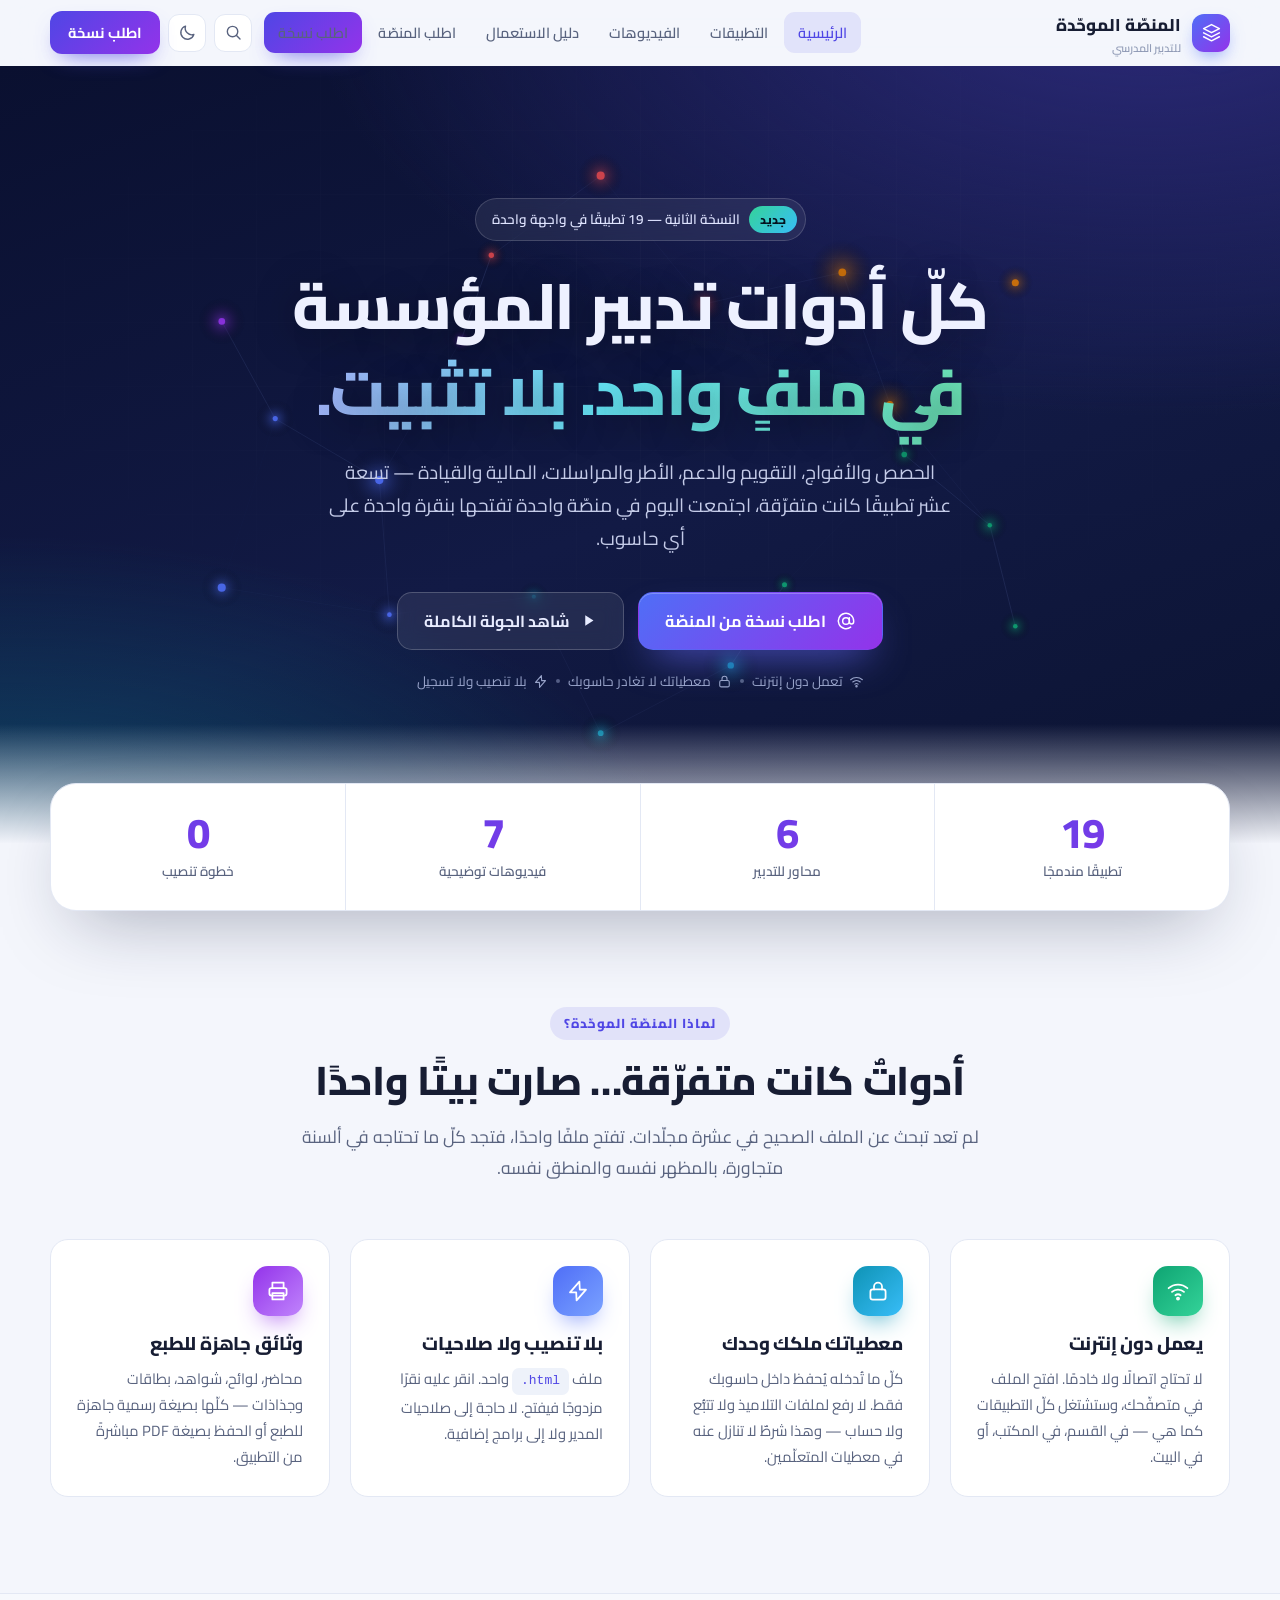
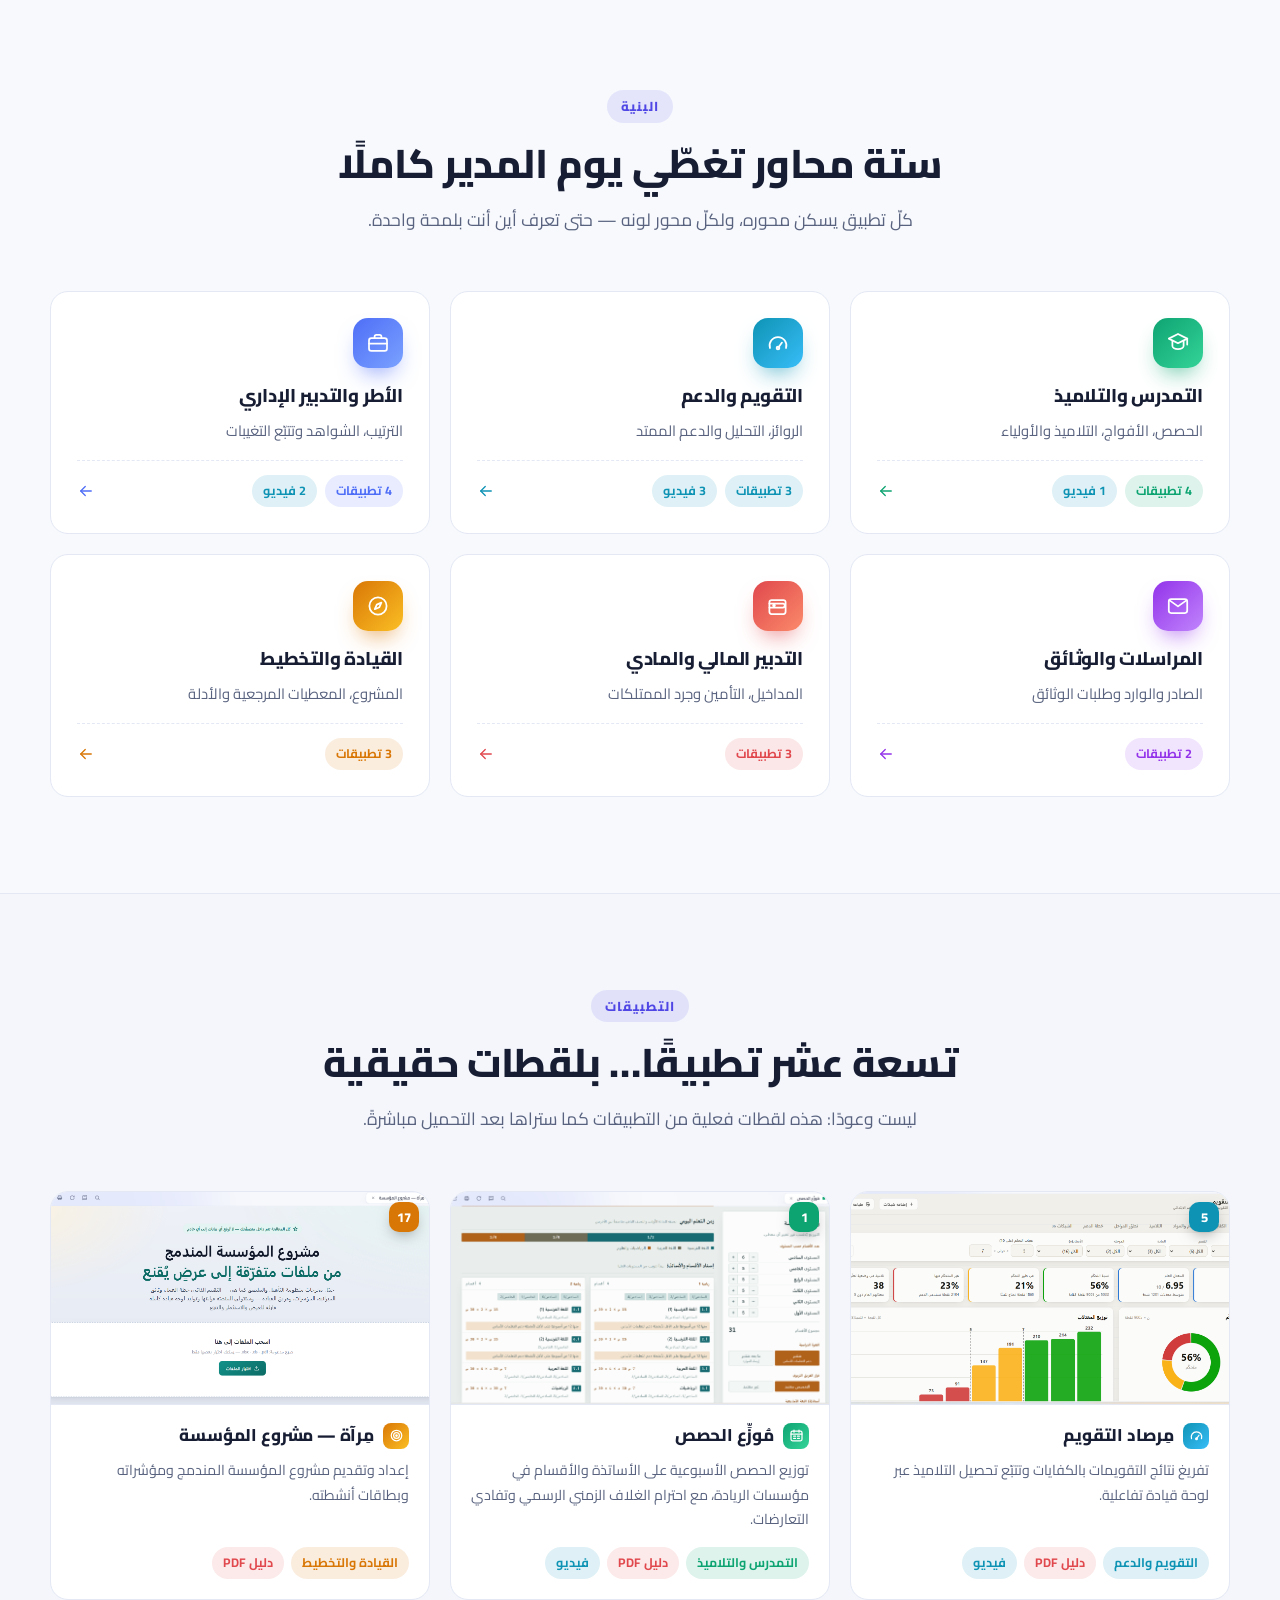
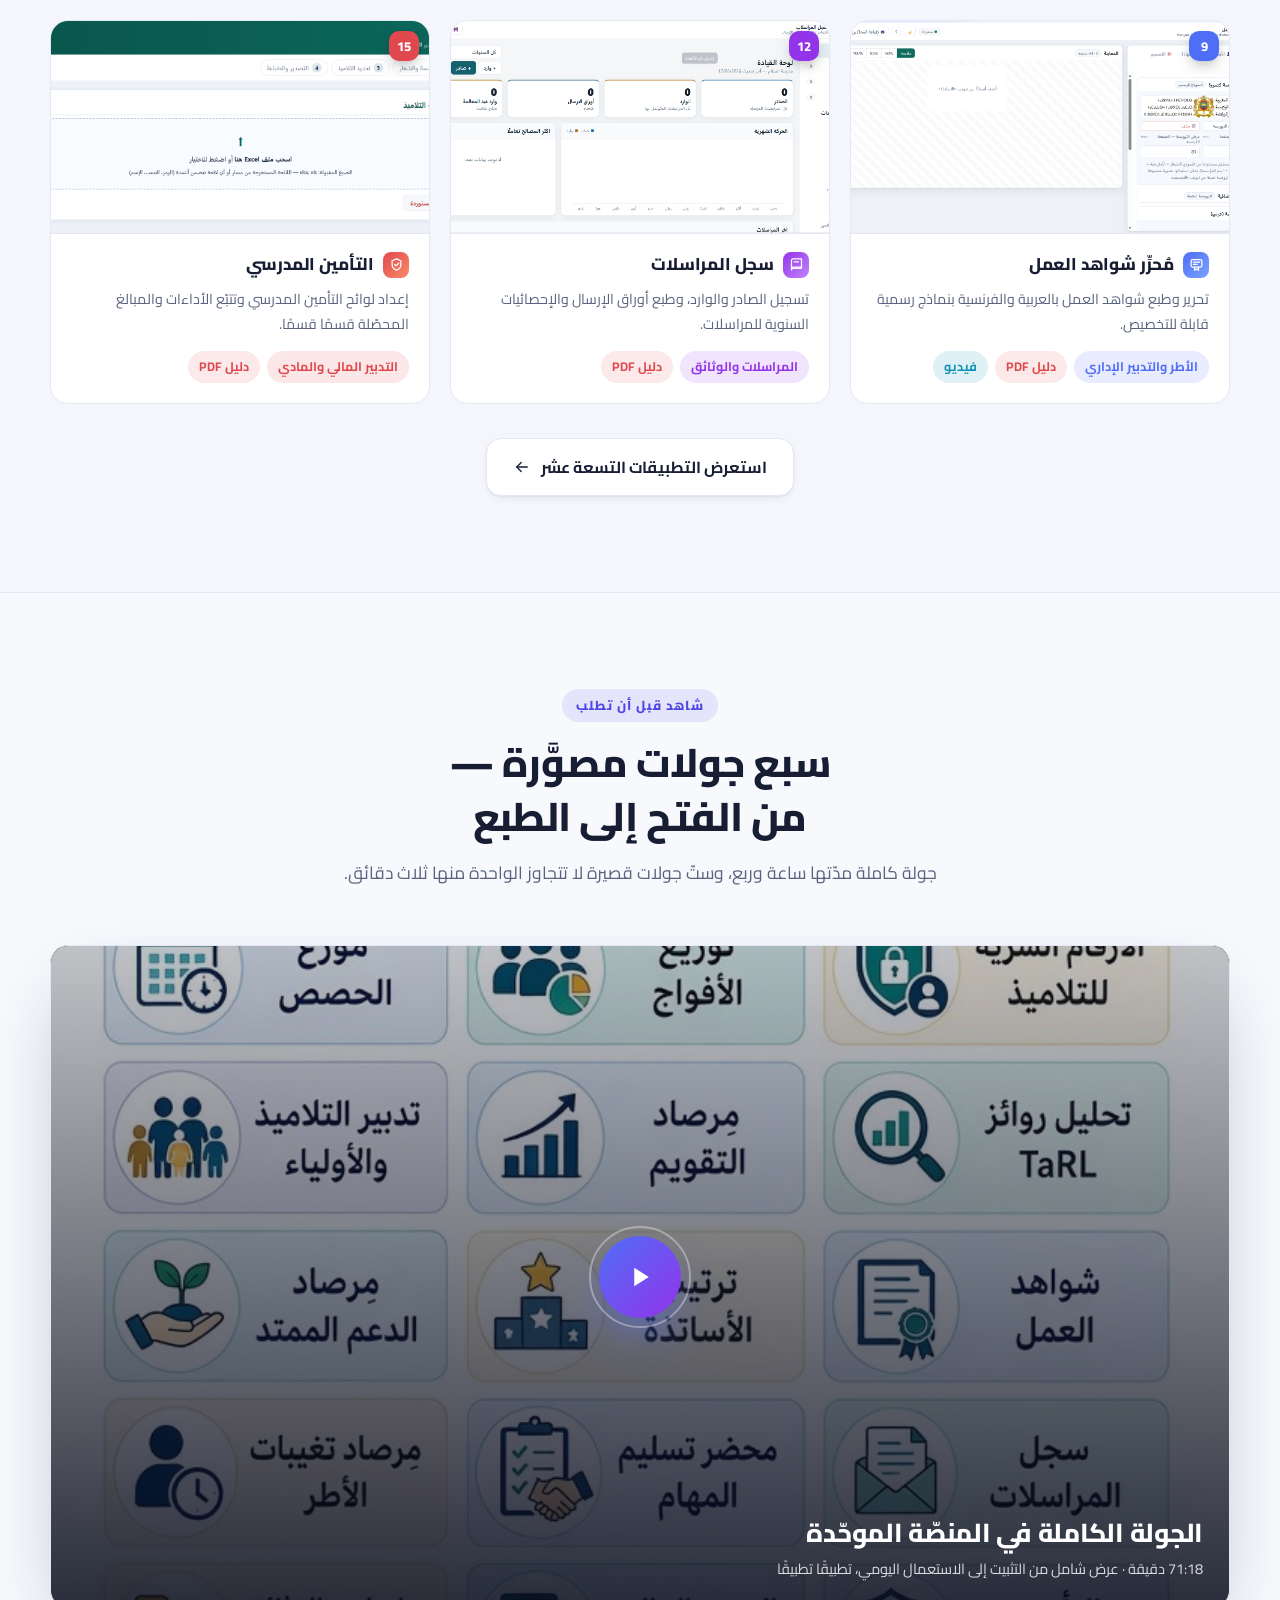
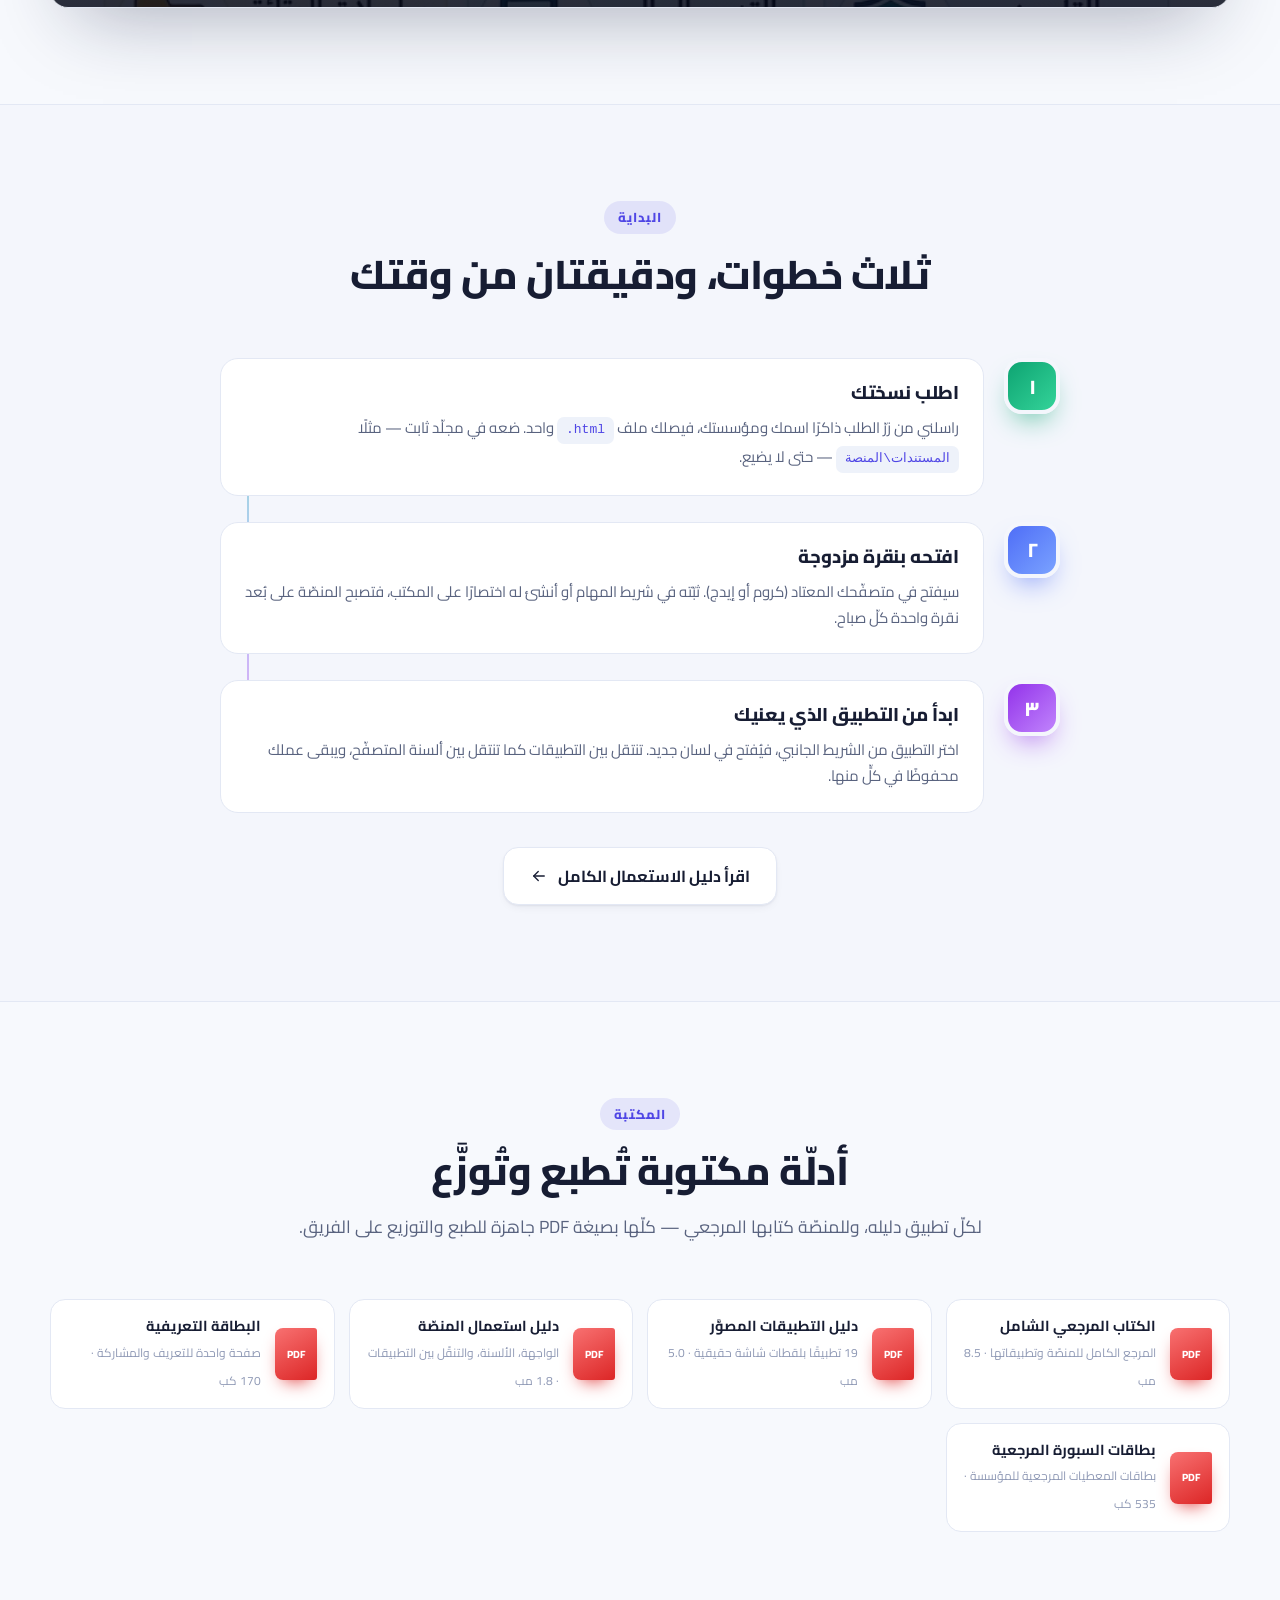
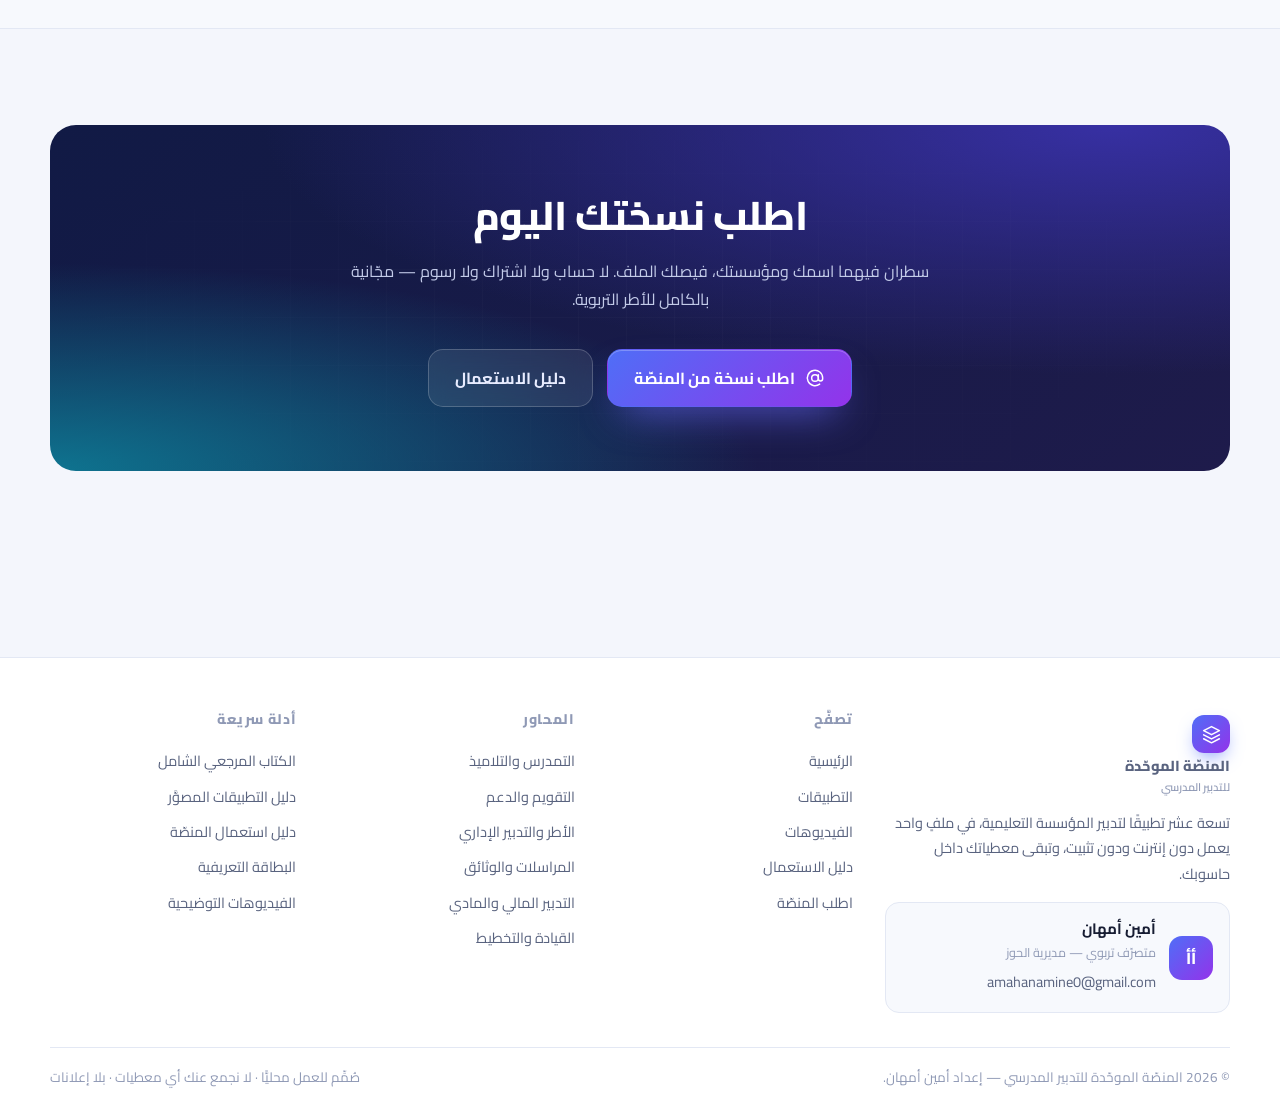
==== index.html @ b79b76fb "الموقع التعريفي للمنصّة الموحّدة للتدبير المدرسي موقع ثابت من خمس صفحات يعرّف بالمنصّة ويشرحها: الرئ" ====
<!DOCTYPE html>
<html lang="ar" dir="rtl" data-theme="light">
<head>
<meta charset="utf-8">
<meta name="viewport" content="width=device-width,initial-scale=1">
<title>المنصّة الموحّدة للتدبير المدرسي — 19 تطبيقًا في ملفٍ واحد</title>
<meta name="description" content="منصّة موحّدة تجمع 19 تطبيقًا لتدبير المؤسسة التعليمية المغربية: الحصص، الأفواج، التقويم، الأطر، المراسلات، المالية والقيادة. ملف واحد يعمل دون إنترنت ودون تثبيت.">
<meta name="author" content="أمين أمهان">
<meta property="og:title" content="المنصّة الموحّدة للتدبير المدرسي">
<meta property="og:description" content="19 تطبيقًا لتدبير المؤسسة التعليمية، في ملفٍ واحد يعمل دون إنترنت.">
<meta property="og:image" content="assets/img/cover.jpeg">
<meta property="og:type" content="website">
<meta name="theme-color" content="#4f46e5">
<link rel="icon" href="data:image/svg+xml,%3Csvg xmlns='http://www.w3.org/2000/svg' viewBox='0 0 24 24'%3E%3Crect width='24' height='24' rx='6' fill='%234f6ef7'/%3E%3Cpath d='m12 5 7 3.6-7 3.6-7-3.6z' fill='%23fff'/%3E%3Cpath d='m5 12.4 7 3.6 7-3.6' stroke='%23fff' stroke-width='1.6' fill='none' stroke-linecap='round' stroke-linejoin='round'/%3E%3C/svg%3E">
<link rel="preconnect" href="https://fonts.googleapis.com">
<link rel="preconnect" href="https://fonts.gstatic.com" crossorigin>
<link href="https://fonts.googleapis.com/css2?family=Cairo:wght@400;500;600;700;800&display=swap" rel="stylesheet">
<link rel="stylesheet" href="assets/css/site.css">
</head>
<body data-page="home">

<main id="main">

  <!-- ══════════ البطل ══════════ -->
  <div class="hero">
    <canvas id="constellation" aria-hidden="true"></canvas>
    <div class="hero-grid" aria-hidden="true"></div>
    <div class="wrap hero-in">
      <span class="eyebrow"><b>جديد</b> النسخة الثانية — 19 تطبيقًا في واجهة واحدة</span>
      <h1 class="hero-title">كلّ أدوات تدبير المؤسسة<br><span class="grad">في ملفٍ واحد. بلا تثبيت.</span></h1>
      <p class="hero-sub">الحصص والأفواج، التقويم والدعم، الأطر والمراسلات، المالية والقيادة —
        تسعة عشر تطبيقًا كانت متفرّقة، اجتمعت اليوم في منصّة واحدة تفتحها بنقرة واحدة على أي حاسوب.</p>
      <div class="hero-cta">
        <a class="btn btn-main" data-request href="mailto:amahanamine0@gmail.com">
          <span data-icon="mailat" data-size="20"></span> اطلب نسخة من المنصّة</a>
        <a class="btn btn-ghost" href="videos.html"><span data-icon="play" data-size="17"></span> شاهد الجولة الكاملة</a>
      </div>
      <p class="hero-note">
        <span><span data-icon="wifi" data-size="15"></span> تعمل دون إنترنت</span><i class="dot-sep"></i>
        <span><span data-icon="lock" data-size="15"></span> معطياتك لا تغادر حاسوبك</span><i class="dot-sep"></i>
        <span><span data-icon="bolt" data-size="15"></span> بلا تنصيب ولا تسجيل</span>
      </p>
    </div>
  </div>

  <!-- ══════════ الأرقام ══════════ -->
  <div class="wrap stats">
    <div class="stats-in rv">
      <div class="stat"><b data-count="19">0</b><span>تطبيقًا مندمجًا</span></div>
      <div class="stat"><b data-count="6">0</b><span>محاور للتدبير</span></div>
      <div class="stat"><b data-count="7">0</b><span>فيديوهات توضيحية</span></div>
      <div class="stat"><b data-count="0" data-suffix="">0</b><span>خطوة تنصيب</span></div>
    </div>
  </div>

  <!-- ══════════ لماذا ══════════ -->
  <section>
    <div class="wrap">
      <div class="sec-head rv">
        <span class="sec-tag">لماذا المنصّة الموحّدة؟</span>
        <h2>أدواتٌ كانت متفرّقة… صارت بيتًا واحدًا</h2>
        <p>لم تعد تبحث عن الملف الصحيح في عشرة مجلّدات. تفتح ملفًا واحدًا، فتجد كلّ ما تحتاجه
          في ألسنة متجاورة، بالمظهر نفسه والمنطق نفسه.</p>
      </div>
      <div class="cards g4">
        <article class="card rv" style="--c:var(--a1);--c2:var(--a1b)" data-delay="0">
          <div class="ic" data-icon="wifi" data-size="24"></div>
          <h3>يعمل دون إنترنت</h3>
          <p>لا تحتاج اتصالًا ولا خادمًا. افتح الملف في متصفّحك، وستشتغل كلّ التطبيقات كما هي —
            في القسم، في المكتب، أو في البيت.</p>
        </article>
        <article class="card rv" style="--c:var(--a2);--c2:var(--a2b)" data-delay="80">
          <div class="ic" data-icon="lock" data-size="24"></div>
          <h3>معطياتك ملكك وحدك</h3>
          <p>كلّ ما تُدخله يُحفظ داخل حاسوبك فقط. لا رفع لملفات التلاميذ ولا تتبُّع ولا حساب —
            وهذا شرطٌ لا تنازل عنه في معطيات المتعلّمين.</p>
        </article>
        <article class="card rv" style="--c:var(--a3);--c2:var(--a3b)" data-delay="160">
          <div class="ic" data-icon="bolt" data-size="24"></div>
          <h3>بلا تنصيب ولا صلاحيات</h3>
          <p>ملف <code class="path">.html</code> واحد. انقر عليه نقرًا مزدوجًا فيفتح.
            لا حاجة إلى صلاحيات المدير ولا إلى برامج إضافية.</p>
        </article>
        <article class="card rv" style="--c:var(--a4);--c2:var(--a4b)" data-delay="240">
          <div class="ic" data-icon="print" data-size="24"></div>
          <h3>وثائق جاهزة للطبع</h3>
          <p>محاضر، لوائح، شواهد، بطاقات وجذاذات — كلّها بصيغة رسمية جاهزة للطبع
            أو الحفظ بصيغة PDF مباشرةً من التطبيق.</p>
        </article>
      </div>
    </div>
  </section>

  <!-- ══════════ المحاور ══════════ -->
  <section style="background:var(--surf2);border-block:1px solid var(--line)">
    <div class="wrap">
      <div class="sec-head rv">
        <span class="sec-tag">البنية</span>
        <h2>ستة محاور تغطّي يوم المدير كاملًا</h2>
        <p>كلّ تطبيق يسكن محوره، ولكلّ محور لونه — حتى تعرف أين أنت بلمحة واحدة.</p>
      </div>
      <div class="cards g3" id="axesGrid"></div>
    </div>
  </section>

  <!-- ══════════ لمحة من التطبيقات ══════════ -->
  <section>
    <div class="wrap">
      <div class="sec-head rv">
        <span class="sec-tag">التطبيقات</span>
        <h2>تسعة عشر تطبيقًا… بلقطات حقيقية</h2>
        <p>ليست وعودًا: هذه لقطات فعلية من التطبيقات كما ستراها بعد التحميل مباشرةً.</p>
      </div>
      <div class="cards g3" id="peekGrid"></div>
      <p style="text-align:center;margin-block-start:34px" class="rv">
        <a class="btn btn-soft" href="apps.html">استعرض التطبيقات التسعة عشر
          <span data-icon="arrow" data-size="18"></span></a>
      </p>
    </div>
  </section>

  <!-- ══════════ الفيديو ══════════ -->
  <section style="background:var(--surf2);border-block:1px solid var(--line)">
    <div class="wrap">
      <div class="sec-head rv">
        <span class="sec-tag">شاهد قبل أن تطلب</span>
        <h2>سبع جولات مصوَّرة — من الفتح إلى الطبع</h2>
        <p>جولة كاملة مدّتها ساعة وربع، وستّ جولات قصيرة لا تتجاوز الواحدة منها ثلاث دقائق.</p>
      </div>
      <a class="rv" href="videos.html" style="display:block">
        <div class="player" style="--c:var(--a3);--c2:var(--a4)">
          <div class="player-poster" style="background-image:url('assets/img/cover.jpeg')" aria-hidden="true"></div>
          <span class="play-btn" data-icon="play" data-size="30"></span>
          <div class="player-cap">
            <h3>الجولة الكاملة في المنصّة الموحّدة</h3>
            <p>71:18 دقيقة · عرض شامل من التثبيت إلى الاستعمال اليومي، تطبيقًا تطبيقًا</p>
          </div>
        </div>
      </a>
    </div>
  </section>

  <!-- ══════════ كيف تبدأ ══════════ -->
  <section>
    <div class="wrap" style="max-width:840px">
      <div class="sec-head rv">
        <span class="sec-tag">البداية</span>
        <h2>ثلاث خطوات، ودقيقتان من وقتك</h2>
      </div>
      <div class="steps">
        <div class="step rv" style="--c:var(--a1);--c2:var(--a1b)">
          <div class="n">١</div>
          <div class="step-body"><h3>اطلب نسختك</h3>
            <p>راسلني من زرّ الطلب ذاكرًا اسمك ومؤسستك، فيصلك ملف <code class="path">.html</code> واحد.
              ضعه في مجلّد ثابت — مثلًا <code class="path">المستندات\المنصة</code> — حتى لا يضيع.</p></div>
        </div>
        <div class="step rv" style="--c:var(--a3);--c2:var(--a3b)" data-delay="90">
          <div class="n">٢</div>
          <div class="step-body"><h3>افتحه بنقرة مزدوجة</h3>
            <p>سيفتح في متصفّحك المعتاد (كروم أو إيدج). ثبّته في شريط المهام أو أنشئ له اختصارًا على المكتب،
              فتصبح المنصّة على بُعد نقرة واحدة كلّ صباح.</p></div>
        </div>
        <div class="step rv" style="--c:var(--a4);--c2:var(--a4b)" data-delay="180">
          <div class="n">٣</div>
          <div class="step-body"><h3>ابدأ من التطبيق الذي يعنيك</h3>
            <p>اختر التطبيق من الشريط الجانبي، فيُفتح في لسان جديد. تنتقل بين التطبيقات كما تنتقل بين
              ألسنة المتصفّح، ويبقى عملك محفوظًا في كلٍّ منها.</p></div>
        </div>
      </div>
      <p style="text-align:center;margin-block-start:34px" class="rv">
        <a class="btn btn-soft" href="guide.html">اقرأ دليل الاستعمال الكامل
          <span data-icon="arrow" data-size="18"></span></a>
      </p>
    </div>
  </section>

  <!-- ══════════ مكتبة الأدلة ══════════ -->
  <section style="background:var(--surf2);border-block:1px solid var(--line)">
    <div class="wrap">
      <div class="sec-head rv">
        <span class="sec-tag">المكتبة</span>
        <h2>أدلّة مكتوبة تُطبع وتُوزَّع</h2>
        <p>لكلّ تطبيق دليله، وللمنصّة كتابها المرجعي — كلّها بصيغة PDF جاهزة للطبع والتوزيع على الفريق.</p>
      </div>
      <div class="lib rv" id="libGrid"></div>
    </div>
  </section>

  <!-- ══════════ النداء الختامي ══════════ -->
  <section>
    <div class="wrap">
      <div class="cta-band rv">
        <h2>اطلب نسختك اليوم</h2>
        <p>سطران فيهما اسمك ومؤسستك، فيصلك الملف. لا حساب ولا اشتراك ولا رسوم —
          مجّانية بالكامل للأطر التربوية.</p>
        <div class="hero-cta">
                    <a class="btn btn-main" data-request href="mailto:amahanamine0@gmail.com">
            <span data-icon="mailat" data-size="20"></span> اطلب نسخة من المنصّة</a>
          <a class="btn btn-ghost" href="guide.html">دليل الاستعمال</a>
        </div>
      </div>
    </div>
  </section>

</main>

<script src="assets/js/data.js"></script>
<script src="assets/js/site.js"></script>
<script>
/* تعبئة المحاور، لمحة التطبيقات، والمكتبة */
document.addEventListener('DOMContentLoaded', () => {
  const ax = document.getElementById('axesGrid');
  AXES.forEach((a, i) => {
    const n = APPS.filter(x => x.ax === a.id).length;
    const c = document.createElement('a');
    c.className = 'card rv'; c.href = 'apps.html#' + a.id;
    c.style.setProperty('--c', a.c); c.style.setProperty('--c2', a.c2);
    c.dataset.delay = String((i % 3) * 80);
    c.innerHTML = `<div class="ic">${icon(a.ic, 24)}</div><h3>${a.n}</h3><p>${a.d}</p>
      <div class="meta"><span class="pill c" style="--c:${a.c}">${n} تطبيقات</span>
      ${APPS.filter(x => x.ax === a.id && x.video).length
        ? `<span class="pill vid">${APPS.filter(x => x.ax === a.id && x.video).length} فيديو</span>` : ''}
      <span style="margin-inline-start:auto;color:${a.c}">${icon('arrow', 18)}</span></div>`;
    ax.appendChild(c);
  });

  const peek = document.getElementById('peekGrid');
  ['taqwim', 'hisas', 'mashrou', 'shawahid', 'sijil', 'tamin'].forEach((id, i) => {
    const a = APP(id), x = AX(a.ax);
    const c = document.createElement('a');
    c.className = 'app-card rv'; c.href = 'apps.html#' + a.id;
    c.style.setProperty('--c', x.c); c.style.setProperty('--c2', x.c2);
    c.dataset.delay = String((i % 3) * 80);
    c.innerHTML = `<span class="app-shot"><span class="app-num">${APPS.indexOf(a) + 1}</span>
        <img src="${imgOf(a.img)}" alt="لقطة من ${a.t}" loading="lazy"></span>
      <span class="app-body"><h3><span class="sq">${icon(a.ic, 15, 2)}</span>${a.t}</h3><p>${a.d}</p>
      <span class="app-tags"><span class="pill c" style="--c:${x.c}">${x.n}</span>
      ${a.guide ? '<span class="pill pdf">دليل PDF</span>' : ''}
      ${a.video ? '<span class="pill vid">فيديو</span>' : ''}</span></span>`;
    peek.appendChild(c);
  });

  const lib = document.getElementById('libGrid');
  LIBRARY.forEach(g => {
    const a = document.createElement('a');
    a.className = 'lib-item'; a.href = P.guide(g.f); a.setAttribute('download', g.name);
    a.innerHTML = `<span class="fic">PDF</span><span><b>${g.t}</b><small>${g.d} · ${g.s}</small></span>`;
    lib.appendChild(a);
  });

  // مراقبة الكشف للعناصر المُضافة بعد بناء الصفحة
  mm.observeReveal([...document.querySelectorAll('.rv:not(.in)')]);
});
</script>
</body>
</html>
---- assets/css/site.css ----
/* ═══════════════════════════════════════════════════════════════
   المنصّة الموحّدة للتدبير المدرسي — موقع التعريف والتحميل
   نظام التصميم المشترك
   ═══════════════════════════════════════════════════════════════ */

:root{
  /* الأسطح والنصوص */
  --bg:#f4f6fc; --bg2:#e9edf9; --surf:#ffffff; --surf2:#f7f9fd; --surf3:#eef2fa;
  --txt:#171d33; --txt2:#59637f; --txt3:#8f99b5; --line:#e3e8f4; --line2:#eef1f8;

  /* العلامة */
  --brand:#4f46e5; --brand2:#6366f1; --brand3:#818cf8;
  --ring:rgba(99,102,241,.30);

  /* ألوان المحاور */
  --a1:#0ea472; --a1b:#34d399;
  --a2:#0e93b5; --a2b:#38bdf8;
  --a3:#4f6ef7; --a3b:#7aa2ff;
  --a4:#9333ea; --a4b:#c084fc;
  --a5:#e0484d; --a5b:#fb8a6a;
  --a6:#d97706; --a6b:#fbbf24;

  --shadow-s:0 1px 2px rgba(20,28,60,.05), 0 4px 12px -6px rgba(20,28,60,.14);
  --shadow-m:0 1px 2px rgba(20,28,60,.06), 0 16px 38px -16px rgba(20,28,60,.24);
  --shadow-l:0 30px 76px -26px rgba(20,28,60,.36);
  --r:18px; --r-s:12px; --r-l:26px;
  --maxw:1180px;
  --nav-h:66px;
}

[data-theme="dark"]{
  --bg:#080d1c; --bg2:#0d1428; --surf:#111a30; --surf2:#16203a; --surf3:#1d2947;
  --txt:#e9edfa; --txt2:#a3aecd; --txt3:#6d789a; --line:#233052; --line2:#1a2440;
  --brand:#818cf8; --brand2:#a5b4fc; --brand3:#c7d2fe;
  --ring:rgba(129,140,248,.36);
  --shadow-s:0 1px 2px rgba(0,0,0,.5), 0 4px 14px -6px rgba(0,0,0,.6);
  --shadow-m:0 1px 2px rgba(0,0,0,.5), 0 18px 44px -18px rgba(0,0,0,.8);
  --shadow-l:0 30px 80px -24px rgba(0,0,0,.9);
}

*,*::before,*::after{box-sizing:border-box}
/* أثناء تبديل السمة تُعطَّل كل الانتقالات: تحريك لون مشتقّ من متغيّر CSS
   قد يعلق على قيمته القديمة، فيبقى نصّ فاتح على خلفية فاتحة. */
html.theme-switch,html.theme-switch *,html.theme-switch *::before,html.theme-switch *::after{
  transition:none!important;animation-duration:0s!important}
html{scroll-behavior:smooth;scroll-padding-block-start:calc(var(--nav-h) + 18px)}
@media (prefers-reduced-motion:reduce){html{scroll-behavior:auto}}
body{
  margin:0; background:var(--bg); color:var(--txt);
  font-family:"Cairo","Segoe UI",Tahoma,system-ui,sans-serif;
  font-size:16px; line-height:1.75; -webkit-font-smoothing:antialiased;
  overflow-x:hidden;   /* تبديل السمة فوري: تحريك الألوان المشتقّة من متغيّرات
                          CSS يعلق أحيانًا في الألسنة الخلفية فيبقى اللون القديم */
}
img,svg,video{display:block;max-width:100%}
a{color:inherit;text-decoration:none}
button{font:inherit;color:inherit;background:none;border:0;cursor:pointer}
input,select{font:inherit;color:inherit}
h1,h2,h3,h4{line-height:1.35;margin:0;font-weight:800;letter-spacing:-.01em}
p{margin:0}
::selection{background:var(--ring)}
::-webkit-scrollbar{width:10px;height:10px}
::-webkit-scrollbar-thumb{background:var(--line);border-radius:10px;border:2px solid var(--bg)}
::-webkit-scrollbar-thumb:hover{background:var(--txt3)}
::-webkit-scrollbar-track{background:transparent}

.wrap{width:min(100% - 40px, var(--maxw));margin-inline:auto}
@media (max-width:640px){.wrap{width:calc(100% - 28px)}}

/* ── تخطي إلى المحتوى ── */
.skip{position:fixed;inset-block-start:-100px;inset-inline-start:16px;z-index:200;background:var(--brand);
  color:#fff;padding:10px 18px;border-radius:0 0 12px 12px;transition:.2s}
.skip:focus{inset-block-start:0}

/* ═══════════ الشريط العلوي ═══════════ */
.nav{position:sticky;inset-block-start:0;z-index:80;height:var(--nav-h);
  background:color-mix(in srgb,var(--bg) 78%,transparent);backdrop-filter:blur(20px) saturate(1.4);
  border-block-end:1px solid transparent;transition:border-color .3s}
.nav.scrolled{border-block-end-color:var(--line);background:color-mix(in srgb,var(--bg) 92%,transparent)}
.nav-in{height:100%;display:flex;align-items:center;gap:12px}
.brand{display:flex;align-items:center;gap:11px;font-weight:800;font-size:17px;white-space:nowrap}
.brand .mark{width:38px;height:38px;border-radius:12px;display:grid;place-items:center;color:#fff;flex:none;
  background:linear-gradient(135deg,var(--a3),var(--a4));box-shadow:0 8px 20px -8px var(--a3)}
.brand small{display:block;font-size:11px;font-weight:600;color:var(--txt3);line-height:1;margin-block-start:3px}
.nav-links{display:flex;align-items:center;gap:2px;margin-inline-start:auto}
.nav-links a{padding:8px 14px;border-radius:11px;font-size:14.5px;font-weight:600;color:var(--txt2);transition:.18s}
.nav-links a:hover{background:var(--surf3);color:var(--txt)}
.nav-links a.on{color:var(--brand);background:color-mix(in srgb,var(--brand) 11%,transparent)}
.nav-tools{display:flex;align-items:center;gap:8px}
.icon-btn{width:38px;height:38px;border-radius:11px;display:grid;place-items:center;color:var(--txt2);
  border:1px solid var(--line);background:var(--surf);transition:.18s;flex:none}
.icon-btn:hover{color:var(--txt);border-color:var(--txt3);transform:translateY(-1px)}
.nav-cta{padding:9px 18px;border-radius:12px;font-weight:700;font-size:14.5px;color:#fff;white-space:nowrap;
  background:linear-gradient(135deg,var(--brand),var(--a4));box-shadow:0 10px 24px -12px var(--brand);transition:.2s}
.nav-cta:hover{transform:translateY(-2px);box-shadow:0 16px 30px -12px var(--brand)}
.burger{display:none}
@media (max-width:980px){
  .nav-links{position:fixed;inset-block-start:var(--nav-h);inset-inline:0;flex-direction:column;align-items:stretch;
    gap:4px;padding:14px 20px 22px;background:var(--surf);border-block-end:1px solid var(--line);
    box-shadow:var(--shadow-m);transform:translateY(-130%);transition:transform .35s cubic-bezier(.4,0,.2,1);margin:0}
  .nav-links.open{transform:none}
  .nav-links a{padding:12px 14px;font-size:16px}
  .burger{display:grid}
  .nav-cta{display:none}
  .nav-links .nav-cta{display:block;text-align:center;margin-block-start:8px}
}

/* ═══════════ البطل ═══════════ */
.hero{position:relative;isolation:isolate;overflow:hidden;color:#eef1ff;
  background:radial-gradient(120% 100% at 90% -10%,#2c2a7a,transparent 55%),
             radial-gradient(100% 90% at 0% 110%,#0d4f6b,transparent 55%),
             linear-gradient(160deg,#0a1030,#121a45 55%,#0b1330)}
.hero::after{content:"";position:absolute;inset-block-end:-1px;inset-inline:0;height:120px;z-index:3;pointer-events:none;
  background:linear-gradient(transparent,var(--bg))}
#constellation{position:absolute;inset:0;z-index:0;width:100%;height:100%;opacity:.9}
.hero-grid{position:absolute;inset:0;z-index:1;pointer-events:none;opacity:.5;
  background-image:linear-gradient(rgba(255,255,255,.045) 1px,transparent 1px),
                   linear-gradient(90deg,rgba(255,255,255,.045) 1px,transparent 1px);
  background-size:64px 64px;
  mask-image:radial-gradient(80% 70% at 50% 35%,#000,transparent 75%)}
.hero-in{position:relative;z-index:2;padding-block:clamp(72px,11vw,132px) clamp(96px,13vw,150px);text-align:center}
.eyebrow{display:inline-flex;align-items:center;gap:9px;padding:7px 8px 7px 16px;border-radius:999px;
  background:rgba(255,255,255,.07);border:1px solid rgba(255,255,255,.16);backdrop-filter:blur(10px);
  font-size:13.5px;font-weight:600;color:#dfe4ff}
.eyebrow b{background:linear-gradient(135deg,#34d399,#38bdf8);color:#04121f;padding:3px 11px;border-radius:999px;
  font-size:12px;font-weight:800}
h1.hero-title{font-size:clamp(34px,6.2vw,64px);font-weight:800;margin-block:22px 0;letter-spacing:-.02em;
  text-wrap:balance;text-shadow:0 6px 40px rgba(0,0,0,.4)}
.hero-title .grad{background:linear-gradient(100deg,#a5b4fc,#67e8f9 45%,#6ee7b7);
  -webkit-background-clip:text;background-clip:text;color:transparent}
.hero-sub{max-width:660px;margin:20px auto 0;font-size:clamp(15.5px,2.1vw,19px);color:#c4cbe8;text-wrap:pretty}
.hero-cta{display:flex;flex-wrap:wrap;gap:14px;justify-content:center;margin-block-start:36px}
.btn{display:inline-flex;align-items:center;gap:10px;padding:14px 26px;border-radius:15px;font-weight:700;
  font-size:16px;transition:.22s cubic-bezier(.4,0,.2,1);border:1px solid transparent;white-space:nowrap}
.btn-main{color:#fff;background:linear-gradient(135deg,var(--a3),var(--a4));
  box-shadow:0 18px 40px -16px rgba(99,102,241,.9), inset 0 1px 0 rgba(255,255,255,.25)}
.btn-main:hover{transform:translateY(-3px);box-shadow:0 26px 52px -18px rgba(99,102,241,1)}
.btn-ghost{color:#e8ecff;background:rgba(255,255,255,.08);border-color:rgba(255,255,255,.2);backdrop-filter:blur(10px)}
.btn-ghost:hover{background:rgba(255,255,255,.15);transform:translateY(-3px)}
.btn-soft{color:var(--txt);background:var(--surf);border-color:var(--line);box-shadow:var(--shadow-s)}
.btn-soft:hover{transform:translateY(-2px);box-shadow:var(--shadow-m);border-color:var(--txt3)}
.btn-sm{padding:10px 18px;font-size:14.5px;border-radius:12px}
.hero-note{margin-block-start:20px;font-size:13.5px;color:#98a3c9;display:flex;gap:8px;justify-content:center;
  align-items:center;flex-wrap:wrap}
.hero-note span{display:inline-flex;align-items:center;gap:6px}
.dot-sep{width:4px;height:4px;border-radius:50%;background:currentColor;opacity:.5}

/* شريط الأرقام */
.stats{position:relative;z-index:4;margin-block-start:-60px}
.stats-in{display:grid;grid-template-columns:repeat(4,1fr);gap:1px;background:var(--line);
  border:1px solid var(--line);border-radius:var(--r-l);overflow:hidden;box-shadow:var(--shadow-l)}
.stat{background:var(--surf);padding:26px 18px;text-align:center;transition:.25s}
.stat:hover{background:var(--surf2)}
.stat b{display:block;font-size:clamp(28px,4.4vw,42px);font-weight:800;line-height:1.1;letter-spacing:-.02em;
  background:linear-gradient(135deg,var(--brand),var(--a4));-webkit-background-clip:text;background-clip:text;color:transparent}
.stat span{font-size:13.5px;color:var(--txt2);font-weight:600}
@media (max-width:720px){.stats-in{grid-template-columns:repeat(2,1fr)}.stats{margin-block-start:-40px}}

/* ═══════════ الأقسام ═══════════ */
section{padding-block:clamp(56px,8vw,96px)}
.sec-head{text-align:center;max-width:720px;margin:0 auto clamp(36px,5vw,56px)}
.sec-tag{display:inline-block;font-size:13px;font-weight:800;letter-spacing:.08em;color:var(--brand);
  background:color-mix(in srgb,var(--brand) 11%,transparent);padding:5px 14px;border-radius:999px;margin-block-end:14px}
.sec-head h1,.sec-head h2{font-size:clamp(26px,4.2vw,40px);text-wrap:balance}
.sec-head p{margin-block-start:14px;color:var(--txt2);font-size:clamp(15px,2vw,17.5px);text-wrap:pretty}

/* ═══════════ البطاقات ═══════════ */
.cards{display:grid;gap:20px}
.g2{grid-template-columns:repeat(2,1fr)}
.g3{grid-template-columns:repeat(3,1fr)}
.g4{grid-template-columns:repeat(4,1fr)}
@media (max-width:960px){.g3,.g4{grid-template-columns:repeat(2,1fr)}}
@media (max-width:620px){.g2,.g3,.g4{grid-template-columns:1fr}}

.card{position:relative;background:var(--surf);border:1px solid var(--line);border-radius:var(--r);
  padding:26px;transition:.28s cubic-bezier(.4,0,.2,1);overflow:hidden}
.card::before{content:"";position:absolute;inset-block-start:0;inset-inline:0;height:3px;
  background:linear-gradient(90deg,var(--c,var(--brand)),var(--c2,var(--a4)));transform:scaleX(0);
  transform-origin:inline-end;transition:transform .35s cubic-bezier(.4,0,.2,1)}
.card:hover{transform:translateY(-5px);box-shadow:var(--shadow-m);border-color:color-mix(in srgb,var(--c,var(--brand)) 40%,var(--line))}
.card:hover::before{transform:scaleX(1)}
.card .ic{width:50px;height:50px;border-radius:15px;display:grid;place-items:center;color:#fff;margin-block-end:16px;
  background:linear-gradient(135deg,var(--c,var(--brand)),var(--c2,var(--a4)));
  box-shadow:0 12px 26px -12px var(--c,var(--brand))}
.card h3{font-size:18.5px;margin-block-end:9px}
.card p{color:var(--txt2);font-size:14.8px}
.card .meta{margin-block-start:16px;padding-block-start:14px;border-block-start:1px dashed var(--line);
  display:flex;gap:8px;flex-wrap:wrap;align-items:center}

.pill{display:inline-flex;align-items:center;gap:6px;font-size:12.5px;font-weight:700;padding:5px 11px;
  border-radius:999px;background:var(--surf3);color:var(--txt2)}
.pill.c{background:color-mix(in srgb,var(--c,var(--brand)) 13%,transparent);color:var(--c,var(--brand))}
.pill.pdf{background:color-mix(in srgb,var(--a5) 12%,transparent);color:var(--a5)}
.pill.vid{background:color-mix(in srgb,var(--a2) 13%,transparent);color:var(--a2)}

/* ═══════════ مستكشف التطبيقات ═══════════ */
.explorer-bar{display:flex;flex-wrap:wrap;gap:10px;align-items:center;justify-content:center;
  margin-block-end:30px;position:sticky;inset-block-start:calc(var(--nav-h) + 8px);z-index:40;
  background:color-mix(in srgb,var(--bg) 86%,transparent);backdrop-filter:blur(14px);
  padding:12px;border-radius:var(--r);border:1px solid var(--line)}
.chip{padding:8px 16px;border-radius:999px;font-size:14px;font-weight:700;color:var(--txt2);
  border:1px solid var(--line);background:var(--surf);transition:.2s;white-space:nowrap}
.chip:hover{transform:translateY(-2px);color:var(--txt);border-color:var(--txt3)}
.chip.on{color:#fff;border-color:transparent;background:linear-gradient(135deg,var(--c,var(--brand)),var(--c2,var(--a4)));
  box-shadow:0 10px 22px -12px var(--c,var(--brand))}
.chip i{display:inline-block;width:8px;height:8px;border-radius:50%;background:var(--c,var(--brand));
  margin-inline-end:7px;vertical-align:middle}
.chip.on i{background:#fff}
.search{position:relative;flex:1;min-width:210px;max-width:320px}
.search input{width:100%;padding:10px 40px 10px 14px;border-radius:999px;border:1px solid var(--line);
  background:var(--surf);color:var(--txt);outline:none;transition:.2s;font-size:14.5px}
.search input:focus{border-color:var(--brand);box-shadow:0 0 0 4px var(--ring)}
.search svg{position:absolute;inset-inline-end:14px;inset-block-start:50%;transform:translateY(-50%);color:var(--txt3)}

.app-card{position:relative;background:var(--surf);border:1px solid var(--line);border-radius:var(--r);
  overflow:hidden;transition:.3s cubic-bezier(.4,0,.2,1);text-align:start;display:flex;flex-direction:column;width:100%}
.app-card:hover{transform:translateY(-6px);box-shadow:var(--shadow-m);
  border-color:color-mix(in srgb,var(--c) 45%,var(--line))}
.app-shot{position:relative;aspect-ratio:16/9;overflow:hidden;background:var(--surf3);border-block-end:1px solid var(--line)}
.app-shot img{width:100%;height:100%;object-fit:cover;object-position:top center;
  transition:transform .55s cubic-bezier(.4,0,.2,1)}
.app-card:hover .app-shot img{transform:scale(1.06)}
.app-shot::after{content:"";position:absolute;inset:0;
  background:linear-gradient(to top,color-mix(in srgb,var(--c) 26%,transparent),transparent 55%);
  opacity:0;transition:opacity .3s}
.app-card:hover .app-shot::after{opacity:1}
.app-num{position:absolute;inset-block-start:10px;inset-inline-start:10px;z-index:2;width:30px;height:30px;border-radius:10px;
  display:grid;place-items:center;font-size:13px;font-weight:800;color:#fff;background:var(--c);
  box-shadow:0 6px 16px -6px rgba(0,0,0,.5)}
.app-body{padding:18px 20px 20px;flex:1;display:flex;flex-direction:column}
.app-body h3{font-size:17px;display:flex;align-items:center;gap:9px}
.app-body h3 .sq{width:26px;height:26px;border-radius:8px;flex:none;display:grid;place-items:center;color:#fff;
  background:linear-gradient(135deg,var(--c),var(--c2))}
.app-body p{margin-block-start:9px;color:var(--txt2);font-size:14.2px;flex:1}
.app-tags{display:flex;gap:7px;flex-wrap:wrap;margin-block-start:15px}
.empty{text-align:center;padding:60px 20px;color:var(--txt3);grid-column:1/-1}

/* ═══════════ الدُرج (تفاصيل التطبيق) ═══════════ */
.drawer-bg{position:fixed;inset:0;z-index:110;background:rgba(8,12,28,.62);backdrop-filter:blur(6px);
  opacity:0;pointer-events:none;transition:opacity .3s}
.drawer-bg.on{opacity:1;pointer-events:auto}
.drawer{position:fixed;inset-block:0;inset-inline-start:0;z-index:111;width:min(560px,100%);background:var(--bg);
  border-inline-end:1px solid var(--line);box-shadow:var(--shadow-l);overflow-y:auto;
  transform:translateX(-102%);transition:transform .4s cubic-bezier(.4,0,.2,1)}
[dir="rtl"] .drawer{transform:translateX(102%)}
.drawer.on{transform:none!important}
.drawer-head{position:relative;padding:26px 26px 22px;color:#fff;
  background:linear-gradient(135deg,var(--c,var(--brand)),var(--c2,var(--a4)))}
.drawer-head h2{font-size:23px;margin-block-start:12px}
.drawer-head p{opacity:.9;margin-block-start:8px;font-size:15px}
.drawer-close{position:absolute;inset-block-start:18px;inset-inline-start:18px;width:36px;height:36px;border-radius:11px;
  display:grid;place-items:center;background:rgba(255,255,255,.18);color:#fff;transition:.2s}
.drawer-close:hover{background:rgba(255,255,255,.32);transform:rotate(90deg)}
.drawer-body{padding:24px 26px 40px}
.drawer-body img.shot{width:100%;border-radius:var(--r-s);border:1px solid var(--line);box-shadow:var(--shadow-s)}
.drawer-body h4{font-size:15px;color:var(--txt3);letter-spacing:.04em;margin-block:24px 12px;font-weight:800}
.d-actions{display:grid;gap:10px}
.d-act{display:flex;align-items:center;gap:13px;padding:14px 16px;border-radius:14px;border:1px solid var(--line);
  background:var(--surf);transition:.22s}
.d-act:hover{transform:translateX(-4px);border-color:var(--c,var(--brand));box-shadow:var(--shadow-s)}
.d-act .ic{width:40px;height:40px;border-radius:12px;display:grid;place-items:center;color:#fff;flex:none}
.d-act b{display:block;font-size:15px}
.d-act small{color:var(--txt3);font-size:12.5px}
.d-act .arw{margin-inline-start:auto;color:var(--txt3)}

/* ═══════════ الفيديوهات ═══════════ */
.feature-video{display:grid;grid-template-columns:1.35fr .65fr;gap:28px;align-items:start}
@media (max-width:900px){.feature-video{grid-template-columns:1fr}}
.player{position:relative;border-radius:var(--r);overflow:hidden;background:#000;border:1px solid var(--line);
  box-shadow:var(--shadow-l);aspect-ratio:16/9}
.player video{width:100%;height:100%;object-fit:contain;background:#000}
.embed-slot{position:absolute;inset:0;z-index:1;display:none;background:#000}
.embed-slot.on{display:block}
.embed-slot iframe{width:100%;height:100%;border:0;display:block}
.player.err .player-poster::after{background:linear-gradient(0deg,rgba(90,12,20,.9),rgba(6,10,26,.5))}
.player-poster{position:absolute;inset:0;z-index:2;cursor:pointer;border:0;padding:0;width:100%;
  background-size:cover;background-position:center;transition:opacity .4s}
.player-poster::after{content:"";position:absolute;inset:0;background:linear-gradient(0deg,rgba(6,10,26,.86),rgba(6,10,26,.25))}
.player-poster.hide{opacity:0;pointer-events:none}
.play-btn{position:absolute;inset-block-start:50%;inset-inline-start:50%;transform:translate(50%,-50%);z-index:3;
  width:82px;height:82px;border-radius:50%;display:grid;place-items:center;color:#fff;
  background:linear-gradient(135deg,var(--a3),var(--a4));box-shadow:0 20px 46px -14px rgba(79,110,247,.9);transition:.28s}
[dir="rtl"] .play-btn{transform:translate(50%,-50%)}
.play-btn{pointer-events:none}
.player:hover .player-poster:not(.hide)~.play-btn{transform:translate(50%,-50%) scale(1.1)}
.player-poster.hide~.play-btn,.player-poster.hide~.player-cap{opacity:0;pointer-events:none;transition:opacity .35s}
.play-btn::before{content:"";position:absolute;inset:-10px;border-radius:50%;border:2px solid rgba(255,255,255,.35);
  animation:ping 2.4s cubic-bezier(0,0,.2,1) infinite}
@keyframes ping{0%{transform:scale(.9);opacity:.9}70%,100%{transform:scale(1.35);opacity:0}}
@media (prefers-reduced-motion:reduce){.play-btn::before{animation:none}}
.player-cap{position:absolute;inset-block-end:0;inset-inline:0;z-index:3;padding:26px;color:#fff;pointer-events:none}
.player-cap h3{font-size:clamp(19px,2.6vw,26px)}
.player-cap p{opacity:.82;font-size:14.5px;margin-block-start:6px}
.resume-tip{position:absolute;inset-block-end:16px;inset-inline-end:16px;z-index:4;display:none;align-items:center;gap:10px;
  padding:9px 14px;border-radius:12px;background:rgba(10,14,32,.86);backdrop-filter:blur(10px);
  color:#fff;font-size:13.5px;border:1px solid rgba(255,255,255,.16)}
.resume-tip.on{display:flex}
.resume-tip button{color:#8ee7ff;font-weight:800}

.vlist{display:grid;gap:12px;max-height:min(70vh,620px);overflow-y:auto;padding-inline-end:6px}
.vitem{display:flex;gap:13px;padding:11px;border-radius:15px;border:1px solid var(--line);background:var(--surf);
  transition:.22s;text-align:start;width:100%;align-items:center}
.vitem:hover{transform:translateX(-4px);box-shadow:var(--shadow-s);border-color:var(--c,var(--brand))}
.vitem.on{border-color:var(--c,var(--brand));background:color-mix(in srgb,var(--c,var(--brand)) 8%,var(--surf))}
.vitem .thumb{width:104px;aspect-ratio:16/9;border-radius:10px;overflow:hidden;flex:none;background:var(--surf3);position:relative}
.vitem .thumb img{width:100%;height:100%;object-fit:cover;object-position:top center}
.vitem .thumb span{position:absolute;inset-block-end:4px;inset-inline-end:4px;background:rgba(0,0,0,.78);color:#fff;
  font-size:10.5px;font-weight:700;padding:1px 6px;border-radius:5px}
.vitem b{font-size:14.5px;display:block;line-height:1.45}
.vitem small{color:var(--txt3);font-size:12.5px}

.vgrid-card{background:var(--surf);border:1px solid var(--line);border-radius:var(--r);overflow:hidden;
  transition:.3s cubic-bezier(.4,0,.2,1);text-align:start;width:100%}
.vgrid-card:hover{transform:translateY(-6px);box-shadow:var(--shadow-m);border-color:var(--c)}
.vgrid-card .thumb{position:relative;aspect-ratio:16/9;overflow:hidden;background:#0b1020}
.vgrid-card .thumb img{width:100%;height:100%;object-fit:cover;object-position:top center;transition:transform .5s}
.vgrid-card:hover .thumb img{transform:scale(1.07)}
.vgrid-card .thumb::after{content:"";position:absolute;inset:0;background:linear-gradient(0deg,rgba(6,10,26,.72),transparent 60%)}
.vgrid-card .pl{position:absolute;z-index:2;inset-block-end:12px;inset-inline-start:12px;width:44px;height:44px;border-radius:50%;
  display:grid;place-items:center;color:#fff;background:linear-gradient(135deg,var(--c),var(--c2));
  box-shadow:0 10px 24px -10px rgba(0,0,0,.8);transition:.25s}
.vgrid-card:hover .pl{transform:scale(1.12)}
.vgrid-card .dur{position:absolute;z-index:2;inset-block-end:16px;inset-inline-end:12px;color:#fff;font-size:12.5px;
  font-weight:700;background:rgba(0,0,0,.6);padding:2px 8px;border-radius:6px}
.vgrid-card .b{padding:16px 18px 18px}
.vgrid-card h3{font-size:16.5px}
.vgrid-card p{color:var(--txt2);font-size:14px;margin-block-start:7px}

/* ═══════════ الخطوات ═══════════ */
.steps{position:relative;display:grid;gap:26px}
.steps::before{content:"";position:absolute;inset-block:22px 22px;inset-inline-start:27px;width:2px;
  background:linear-gradient(var(--a1),var(--a2),var(--a3),var(--a4),var(--a5));opacity:.35}
[dir="rtl"] .steps::before{inset-inline-start:auto;inset-inline-end:27px}
.step{position:relative;display:grid;grid-template-columns:56px 1fr;gap:20px;align-items:start}
.step .n{width:56px;height:56px;border-radius:18px;display:grid;place-items:center;color:#fff;font-weight:800;
  font-size:20px;background:linear-gradient(135deg,var(--c),var(--c2));box-shadow:0 14px 30px -14px var(--c);
  position:relative;z-index:1;border:4px solid var(--bg)}
.step-body{background:var(--surf);border:1px solid var(--line);border-radius:var(--r);padding:22px 24px;
  transition:.25s}
.step-body:hover{box-shadow:var(--shadow-m);transform:translateY(-3px)}
.step-body h3{font-size:18.5px}
.step-body p{color:var(--txt2);margin-block-start:9px;font-size:15px}
@media (max-width:560px){.step{grid-template-columns:44px 1fr;gap:14px}.step .n{width:44px;height:44px;font-size:17px;border-radius:14px}
  .steps::before{inset-inline-end:21px}}

kbd{display:inline-block;padding:2px 8px;border-radius:7px;border:1px solid var(--line);
  border-block-end-width:2px;background:var(--surf3);font-family:ui-monospace,Consolas,monospace;
  font-size:12.5px;font-weight:700;color:var(--txt)}
code.path{direction:ltr;display:inline-block;padding:2px 9px;border-radius:7px;background:var(--surf3);
  font-family:ui-monospace,Consolas,monospace;font-size:13px;color:var(--brand)}

/* ═══════════ الأسئلة الشائعة ═══════════ */
.faq{display:grid;gap:12px;max-width:840px;margin-inline:auto}
.qa{background:var(--surf);border:1px solid var(--line);border-radius:var(--r-s);overflow:hidden;transition:.25s}
.qa:hover{border-color:var(--txt3)}
.qa.open{border-color:var(--brand);box-shadow:var(--shadow-s)}
.qa summary{list-style:none;cursor:pointer;padding:18px 22px;font-weight:700;font-size:16px;
  display:flex;align-items:center;gap:14px}
.qa summary::-webkit-details-marker{display:none}
.qa summary .tg{margin-inline-start:auto;width:26px;height:26px;border-radius:8px;display:grid;place-items:center;
  background:var(--surf3);color:var(--txt2);transition:.3s;flex:none}
.qa[open] summary .tg{transform:rotate(45deg);background:var(--brand);color:#fff}
.qa .ans{padding:0 22px 20px;color:var(--txt2);font-size:15px;animation:slideDown .3s ease}
@keyframes slideDown{from{opacity:0;transform:translateY(-6px)}to{opacity:1;transform:none}}

/* ═══════════ مكتبة الأدلة ═══════════ */
.lib{display:grid;grid-template-columns:repeat(auto-fill,minmax(250px,1fr));gap:14px}
.lib-item{display:flex;gap:14px;align-items:center;padding:15px 17px;border-radius:15px;border:1px solid var(--line);
  background:var(--surf);transition:.24s}
.lib-item:hover{transform:translateY(-4px);box-shadow:var(--shadow-m);border-color:var(--a5)}
.lib-item .fic{width:42px;height:52px;border-radius:8px 3px 3px 8px;flex:none;position:relative;
  background:linear-gradient(150deg,#f87171,#dc2626);display:grid;place-items:center;color:#fff;
  font-size:10.5px;font-weight:800;box-shadow:0 8px 18px -8px #dc2626}
.lib-item b{font-size:14.5px;display:block;line-height:1.5}
.lib-item small{color:var(--txt3);font-size:12px}

/* ═══════════ التحميل ═══════════ */
.dl-hero{display:grid;grid-template-columns:1fr .85fr;gap:40px;align-items:center}
@media (max-width:900px){.dl-hero{grid-template-columns:1fr}}
.dl-box{background:var(--surf);border:1px solid var(--line);border-radius:var(--r-l);padding:32px;
  box-shadow:var(--shadow-l);position:relative;overflow:hidden}
.dl-box::before{content:"";position:absolute;inset-block-start:0;inset-inline:0;height:5px;
  background:linear-gradient(90deg,var(--a1),var(--a2),var(--a3),var(--a4),var(--a5),var(--a6))}
.dl-meta{display:grid;grid-template-columns:repeat(2,1fr);gap:1px;background:var(--line);border:1px solid var(--line);
  border-radius:var(--r-s);overflow:hidden;margin-block:22px}
.dl-meta div{background:var(--surf2);padding:13px 16px}
.dl-meta small{display:block;color:var(--txt3);font-size:12px}
.dl-meta b{font-size:15px}
.checklist{display:grid;gap:11px;margin-block-start:8px}
.checklist li{display:flex;gap:11px;align-items:flex-start;font-size:15px;color:var(--txt2)}
.checklist svg{flex:none;margin-block-start:4px;color:var(--a1)}
ul.checklist{list-style:none;padding:0;margin:0}

.mock{position:relative;border-radius:var(--r);overflow:hidden;border:1px solid var(--line);box-shadow:var(--shadow-l)}
.mock-bar{display:flex;align-items:center;gap:7px;padding:10px 14px;background:var(--surf3);border-block-end:1px solid var(--line)}
.mock-bar i{width:11px;height:11px;border-radius:50%;background:var(--txt3);opacity:.55}
.mock-bar i:nth-child(1){background:#ff5f57;opacity:1}
.mock-bar i:nth-child(2){background:#febc2e;opacity:1}
.mock-bar i:nth-child(3){background:#28c840;opacity:1}
.mock-bar span{margin-inline-start:12px;font-size:12px;color:var(--txt3);direction:ltr;font-family:ui-monospace,monospace}

/* ═══════════ لوحة الأوامر ═══════════ */
.cmdk-bg{position:fixed;inset:0;z-index:150;background:rgba(8,12,28,.6);backdrop-filter:blur(8px);
  opacity:0;pointer-events:none;transition:.25s;display:grid;align-items:start;justify-items:center;padding-block-start:12vh}
.cmdk-bg.on{opacity:1;pointer-events:auto}
.cmdk{width:min(620px,92vw);background:var(--surf);border:1px solid var(--line);border-radius:var(--r);
  box-shadow:var(--shadow-l);overflow:hidden;transform:translateY(-18px) scale(.97);transition:.28s cubic-bezier(.4,0,.2,1)}
.cmdk-bg.on .cmdk{transform:none}
.cmdk input{width:100%;padding:19px 22px;border:0;background:transparent;outline:none;font-size:17px;
  border-block-end:1px solid var(--line)}
.cmdk-list{max-height:min(52vh,420px);overflow-y:auto;padding:8px}
.cmdk-item{display:flex;align-items:center;gap:12px;padding:11px 14px;border-radius:12px;width:100%;text-align:start;
  transition:.15s}
.cmdk-item:hover,.cmdk-item.sel{background:var(--surf3)}
.cmdk-item .ic{width:34px;height:34px;border-radius:10px;display:grid;place-items:center;color:#fff;flex:none;
  background:linear-gradient(135deg,var(--c,var(--brand)),var(--c2,var(--a4)))}
.cmdk-item b{font-size:14.8px;display:block}
.cmdk-item small{color:var(--txt3);font-size:12.5px}
.cmdk-foot{padding:10px 18px;border-block-start:1px solid var(--line);background:var(--surf2);
  font-size:12.5px;color:var(--txt3);display:flex;gap:16px;flex-wrap:wrap}

/* ═══════════ نداء ختامي ═══════════ */
.cta-band{position:relative;overflow:hidden;border-radius:var(--r-l);padding:clamp(38px,6vw,64px);text-align:center;
  color:#fff;background:radial-gradient(120% 120% at 90% 0%,#3730a3,transparent 60%),
  radial-gradient(100% 100% at 0% 100%,#0e7490,transparent 60%),linear-gradient(140deg,#111a45,#1e1b4b)}
.cta-band::before{content:"";position:absolute;inset:0;opacity:.4;
  background-image:linear-gradient(rgba(255,255,255,.05) 1px,transparent 1px),
                   linear-gradient(90deg,rgba(255,255,255,.05) 1px,transparent 1px);background-size:48px 48px;
  mask-image:radial-gradient(70% 70% at 50% 50%,#000,transparent)}
.cta-band>*{position:relative}
.cta-band h2{font-size:clamp(25px,4.2vw,40px);text-wrap:balance}
.cta-band p{margin-block-start:14px;color:#c3cbe9;max-width:600px;margin-inline:auto}

/* ═══════════ التذييل ═══════════ */
footer{border-block-start:1px solid var(--line);background:var(--surf);margin-block-start:clamp(50px,8vw,90px)}
.foot-in{display:grid;grid-template-columns:1.4fr 1fr 1fr 1fr;gap:32px;padding-block:52px 34px}
@media (max-width:840px){.foot-in{grid-template-columns:1fr 1fr;gap:26px}}
@media (max-width:520px){.foot-in{grid-template-columns:1fr}}
.foot-in h4{font-size:14px;color:var(--txt3);letter-spacing:.05em;margin-block-end:14px}
.foot-in a{display:block;padding-block:5px;color:var(--txt2);font-size:14.5px;transition:.18s}
.foot-in a:hover{color:var(--brand);transform:translateX(-3px)}
.foot-in p{color:var(--txt2);font-size:14.5px;margin-block-start:12px}
.foot-bot{border-block-start:1px solid var(--line);padding-block:18px;display:flex;flex-wrap:wrap;gap:12px;
  justify-content:space-between;color:var(--txt3);font-size:13.5px}
.author{display:flex;align-items:center;gap:13px;margin-block-start:16px;padding:13px 16px;border-radius:14px;
  background:var(--surf2);border:1px solid var(--line)}
.author .av{width:44px;height:44px;border-radius:13px;display:grid;place-items:center;color:#fff;font-weight:800;
  background:linear-gradient(135deg,var(--a3),var(--a4));flex:none}
.author b{display:block;font-size:15px}
.author small{color:var(--txt3);font-size:12.5px;display:block}

/* ═══════════ الكشف عند التمرير ═══════════ */
/* بلا جافاسكريبت يبقى المحتوى ظاهرًا؛ الإخفاء لا يُفعَّل إلا مع .js */
.js .rv{opacity:0;transform:translateY(26px);transition:opacity .7s cubic-bezier(.4,0,.2,1),transform .7s cubic-bezier(.4,0,.2,1)}
.js .rv.in{opacity:1;transform:none}
@media (prefers-reduced-motion:reduce){.js .rv{opacity:1;transform:none;transition:none}}

/* ═══════════ شريط تقدّم القراءة ═══════════ */
.progress{position:fixed;inset-block-start:0;inset-inline:0;height:3px;z-index:90;transform-origin:inline-start;
  background:linear-gradient(90deg,var(--a1),var(--a2),var(--a3),var(--a4),var(--a5));transform:scaleX(0)}

/* ═══════════ التنبيه ═══════════ */
.toast{position:fixed;inset-block-end:26px;inset-inline-start:50%;transform:translate(50%,120%);z-index:200;
  background:var(--txt);color:var(--bg);padding:13px 22px;border-radius:14px;font-weight:700;font-size:14.5px;
  box-shadow:var(--shadow-l);transition:transform .35s cubic-bezier(.4,0,.2,1);white-space:nowrap}
[dir="rtl"] .toast{transform:translate(50%,120%)}
.toast.on{transform:translate(50%,0)!important}

@media print{
  .nav,.progress,footer,.hero-cta,.cmdk-bg,.drawer,.drawer-bg{display:none!important}
  body{background:#fff;color:#000}
  .card,.step-body,.qa{break-inside:avoid;box-shadow:none;border:1px solid #ccc}
}
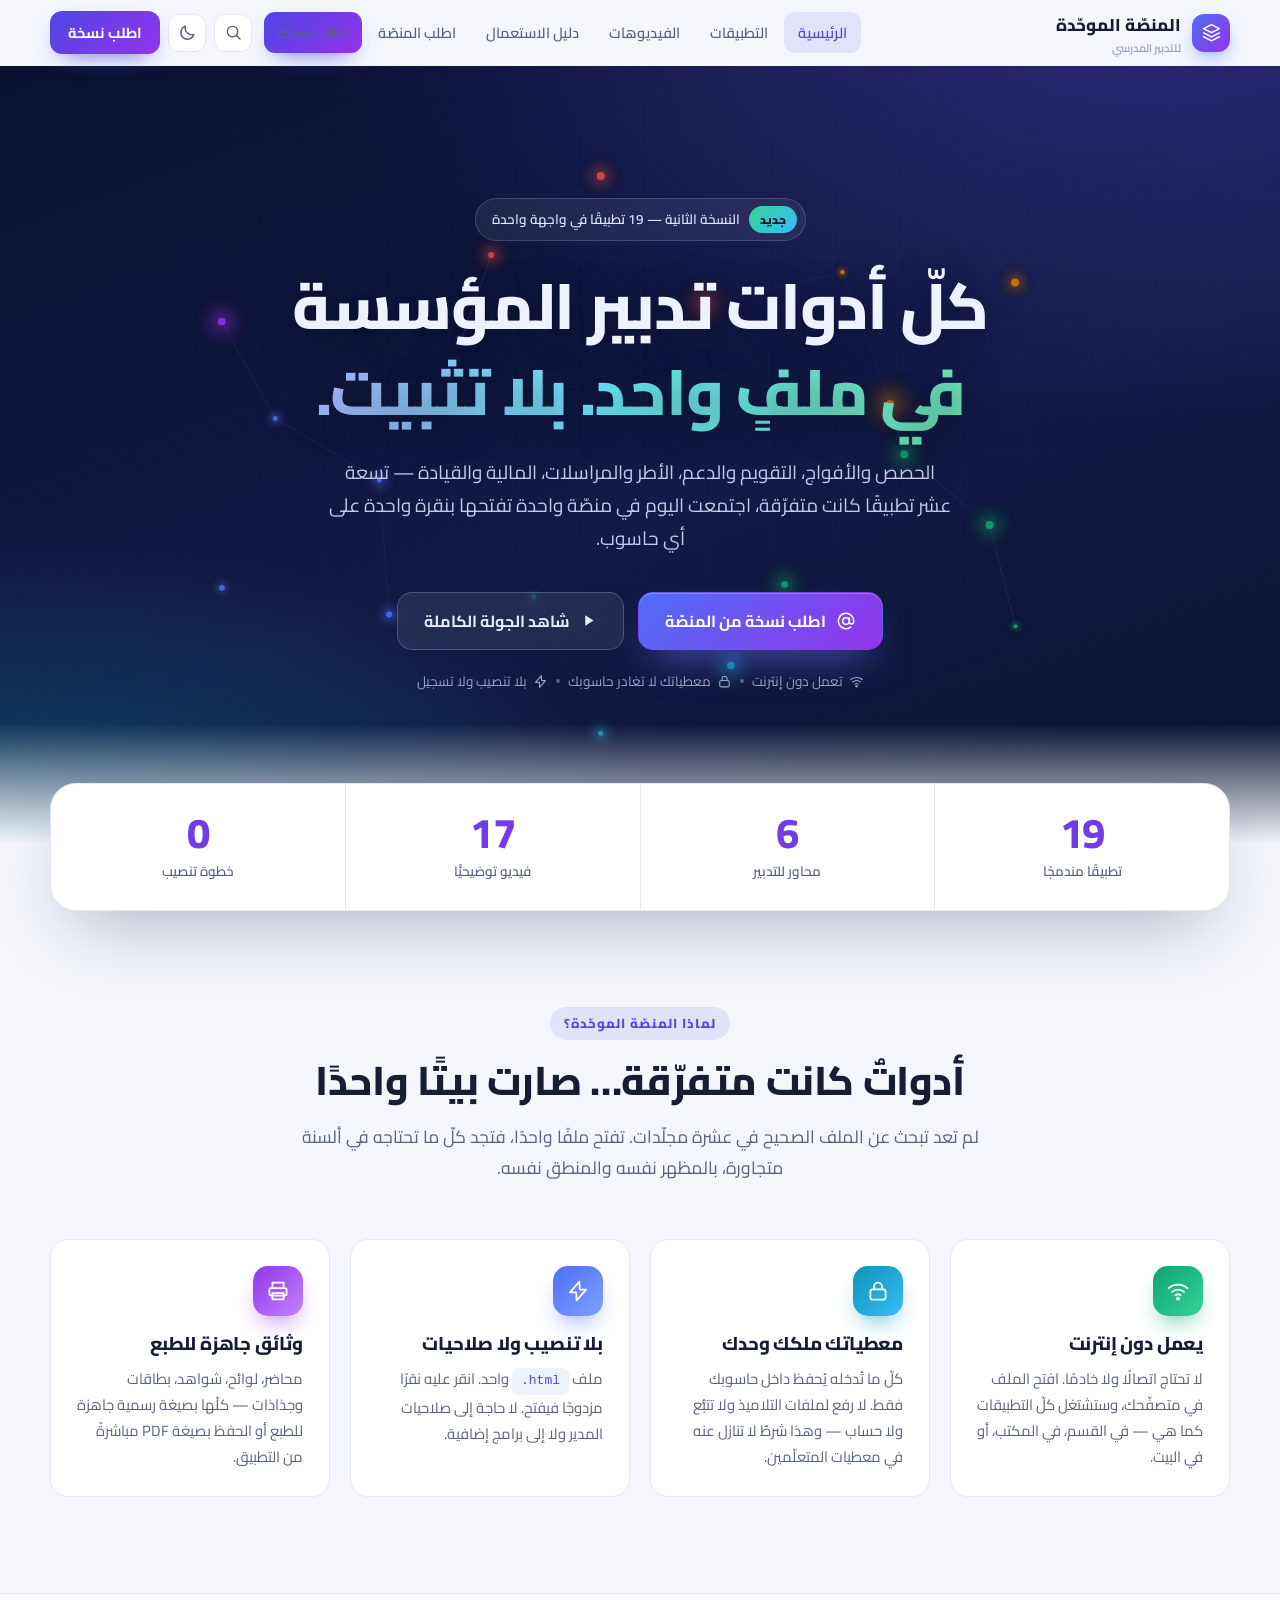
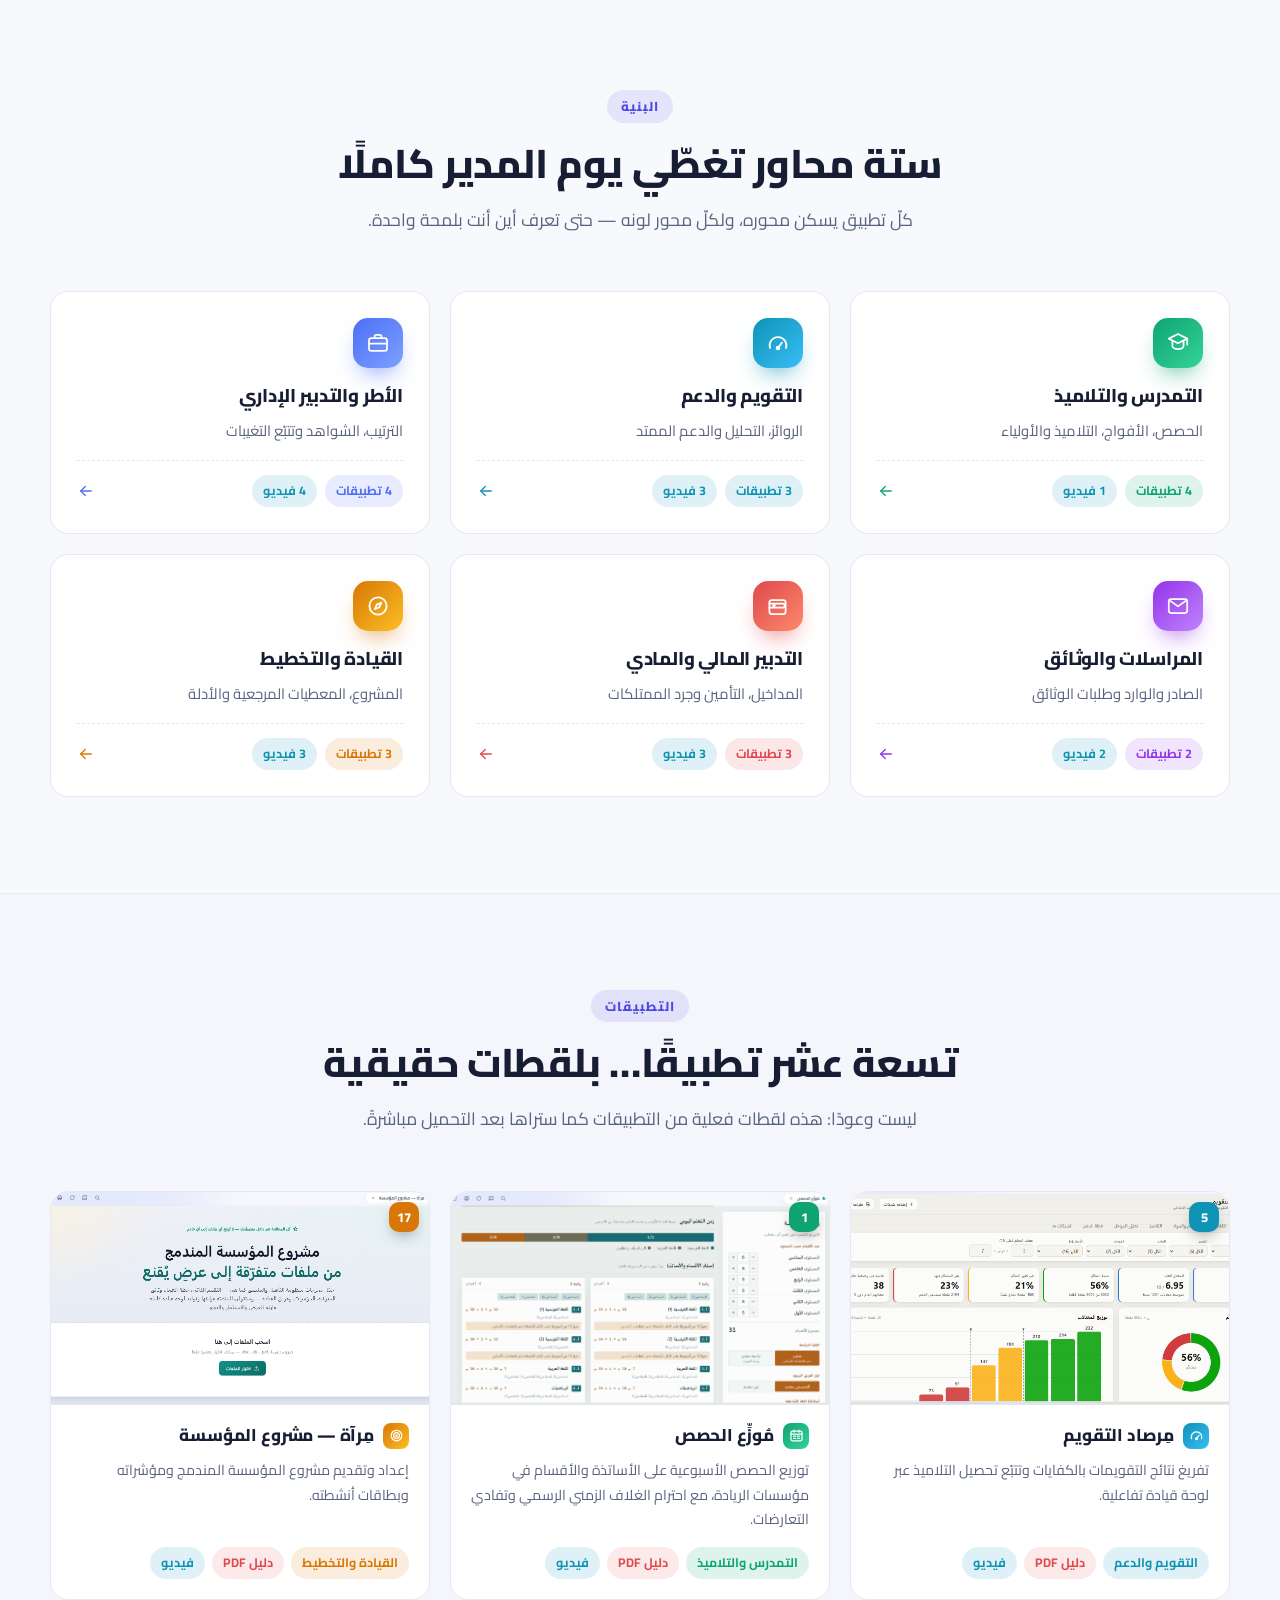
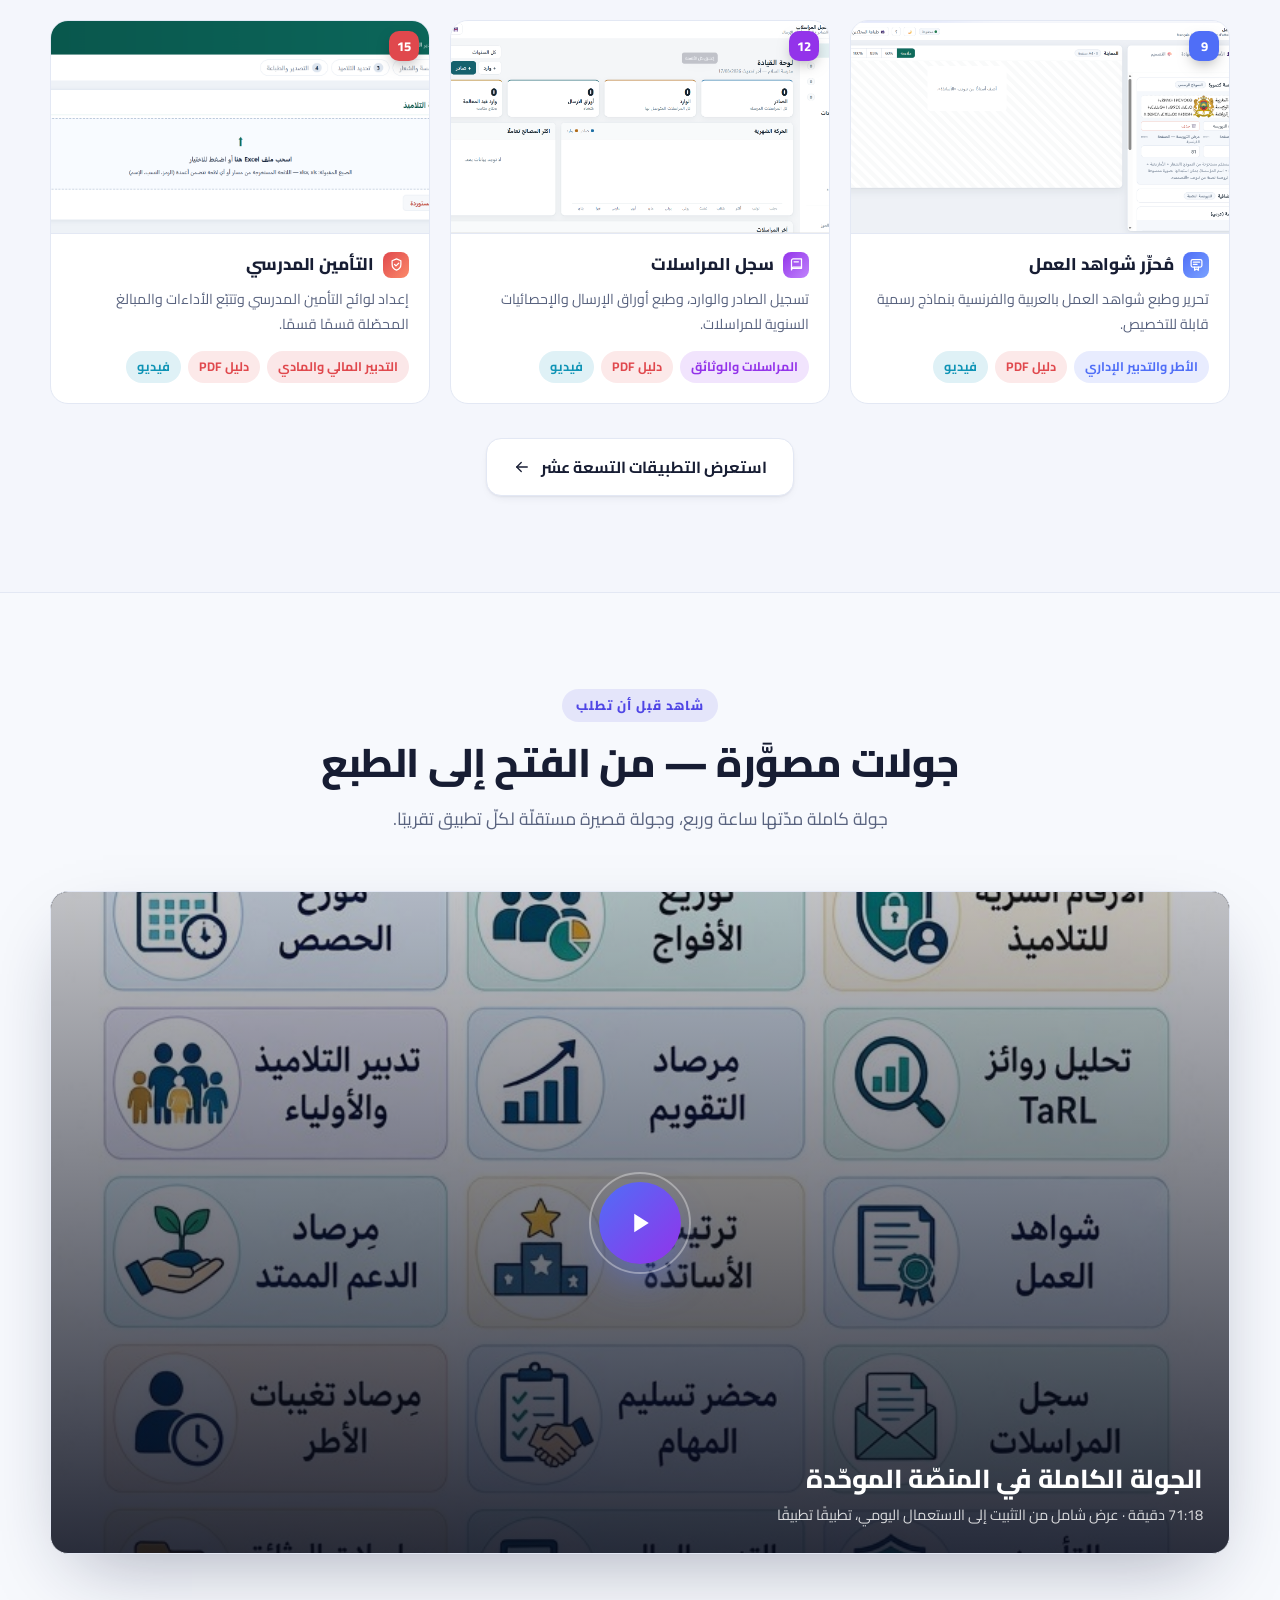
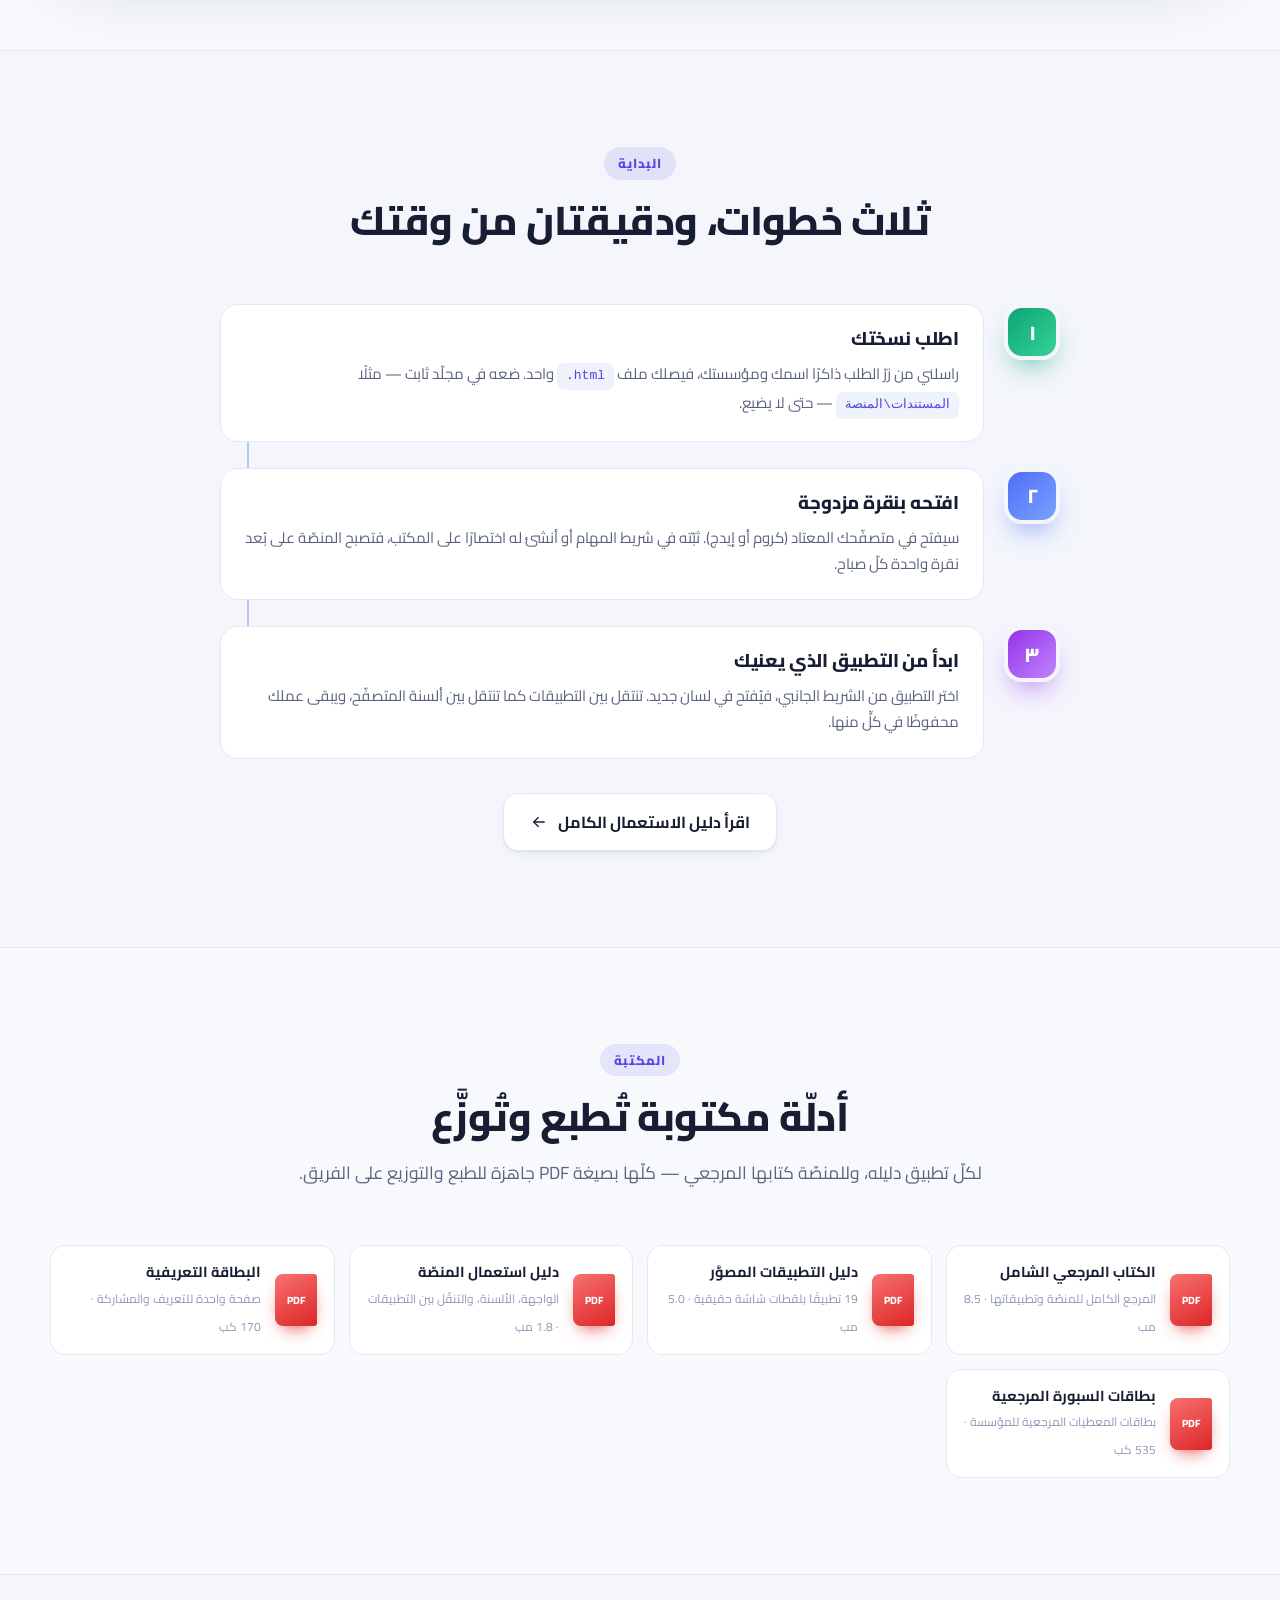
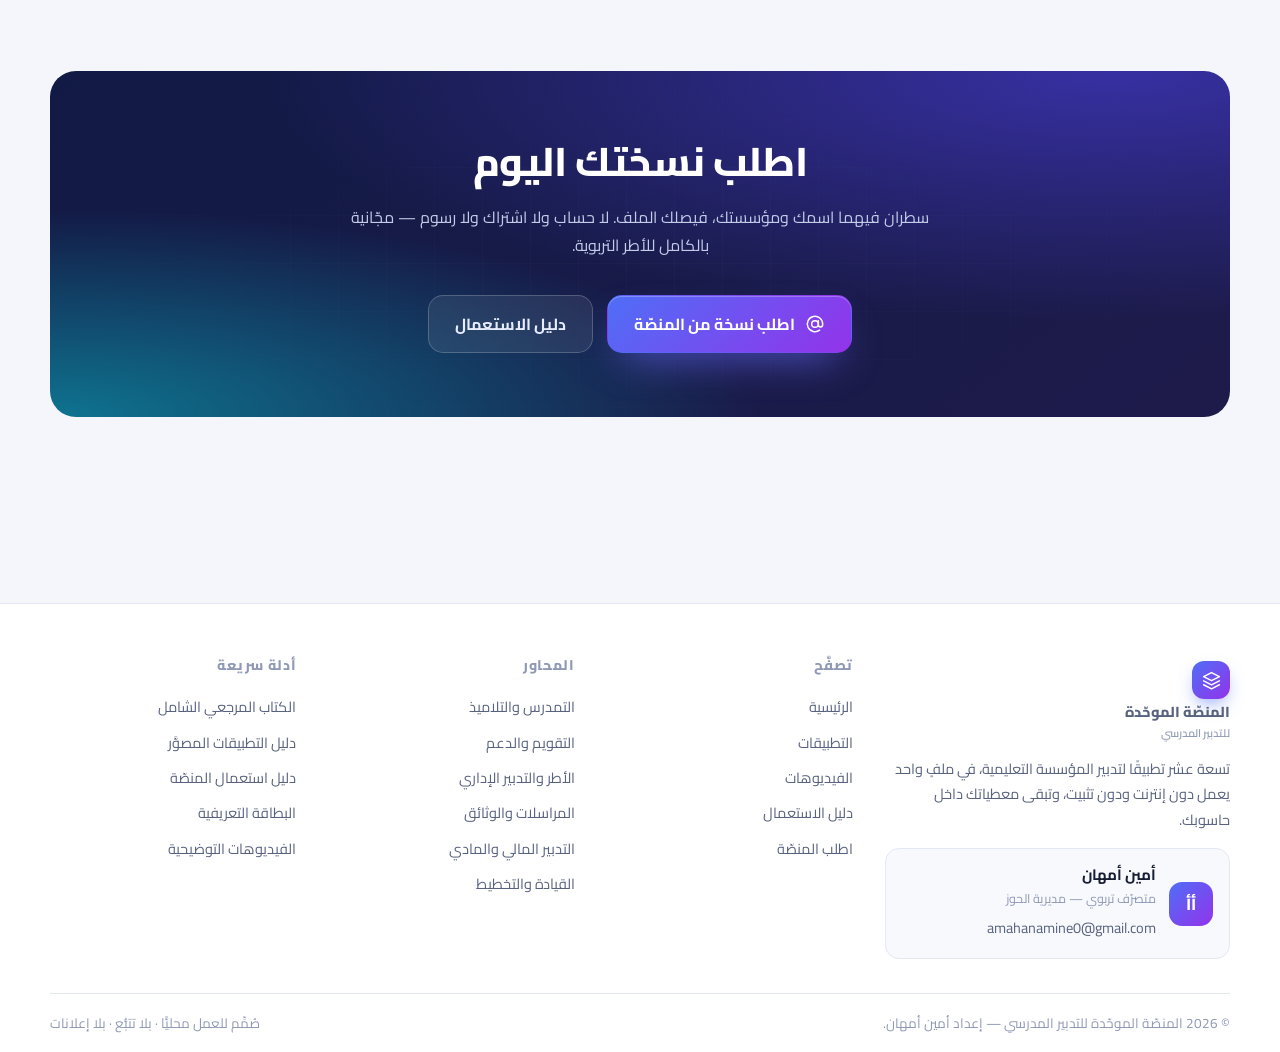
==== commit 52e2c111: "تصحيح سجلّ الفيديوهات وفحص تماسك البيانات" ====
--- a/index.html
+++ b/index.html
@@ -48,7 +48,7 @@
     <div class="stats-in rv">
       <div class="stat"><b data-count="19">0</b><span>تطبيقًا مندمجًا</span></div>
       <div class="stat"><b data-count="6">0</b><span>محاور للتدبير</span></div>
-      <div class="stat"><b data-count="7">0</b><span>فيديوهات توضيحية</span></div>
+      <div class="stat"><b data-count="17" id="statVideos">0</b><span>فيديو توضيحيًّا</span></div>
       <div class="stat"><b data-count="0" data-suffix="">0</b><span>خطوة تنصيب</span></div>
     </div>
   </div>
@@ -124,8 +124,8 @@
     <div class="wrap">
       <div class="sec-head rv">
         <span class="sec-tag">شاهد قبل أن تطلب</span>
-        <h2>سبع جولات مصوَّرة — من الفتح إلى الطبع</h2>
-        <p>جولة كاملة مدّتها ساعة وربع، وستّ جولات قصيرة لا تتجاوز الواحدة منها ثلاث دقائق.</p>
+        <h2>جولات مصوَّرة — من الفتح إلى الطبع</h2>
+        <p>جولة كاملة مدّتها ساعة وربع، وجولة قصيرة مستقلّة لكلّ تطبيق تقريبًا.</p>
       </div>
       <a class="rv" href="videos.html" style="display:block">
         <div class="player" style="--c:var(--a3);--c2:var(--a4)">
--- a/assets/css/site.css
+++ b/assets/css/site.css
@@ -471,3 +471,23 @@
   body{background:#fff;color:#000}
   .card,.step-body,.qa{break-inside:avoid;box-shadow:none;border:1px solid #ccc}
 }
+
+/* ═══════════ استمارة الطلب (تضمين جوجل) ═══════════ */
+.gform-card{max-width:820px;margin-inline:auto;background:var(--surf);border:1px solid var(--line);
+  border-radius:var(--r-l);box-shadow:var(--shadow-l);overflow:hidden;position:relative}
+.gform-card::before{content:"";position:absolute;inset-block-start:0;inset-inline:0;height:5px;z-index:2;
+  background:linear-gradient(90deg,var(--a1),var(--a2),var(--a3),var(--a4),var(--a5),var(--a6))}
+.gform-bar{display:flex;gap:12px;align-items:center;flex-wrap:wrap;padding:16px 22px;
+  border-block-end:1px solid var(--line);background:var(--surf2);font-size:13.8px;color:var(--txt2)}
+.gform-bar .dot{width:8px;height:8px;border-radius:50%;background:var(--a1);flex:none;
+  box-shadow:0 0 0 4px color-mix(in srgb,var(--a1) 20%,transparent)}
+.gform-bar a{margin-inline-start:auto;color:var(--brand);font-weight:700;display:inline-flex;
+  align-items:center;gap:6px;white-space:nowrap}
+.gform-bar a:hover{text-decoration:underline}
+/* الارتفاع مقيس من الاستمارة نفسها (1622px على سطح المكتب، 1856px على الجوّال)
+   مع هامش أمان — إطارٌ أقصر من محتواه يُنتج تمريرًا داخل تمرير، وهو أسوأ ما
+   يصيب الاستمارات المضمَّنة على الهاتف. */
+.gform-card iframe{display:block;width:100%;border:0;height:1720px;background:var(--surf)}
+@media (max-width:760px){.gform-card iframe{height:1960px}}
+.gform-fallback{text-align:center;color:var(--txt3);font-size:13.5px;margin-block-start:16px}
+.gform-fallback a{color:var(--brand);font-weight:700}
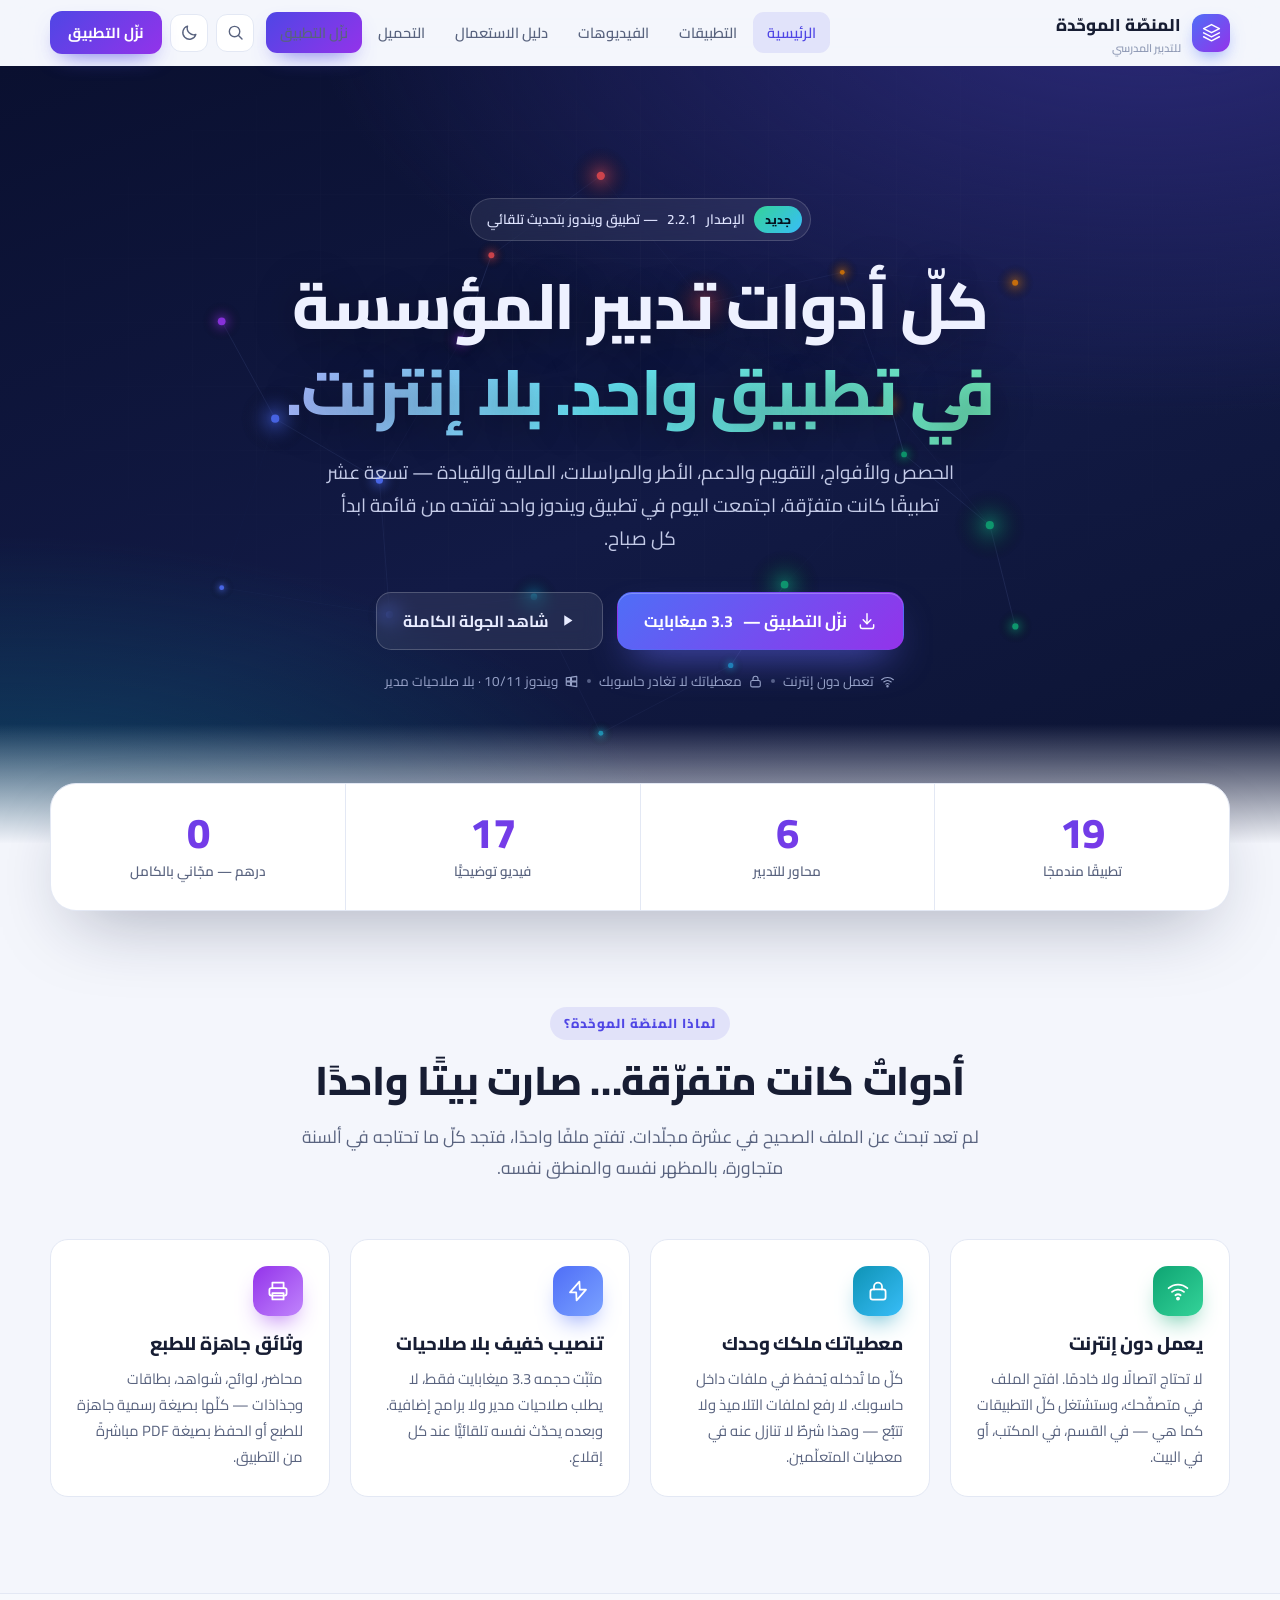
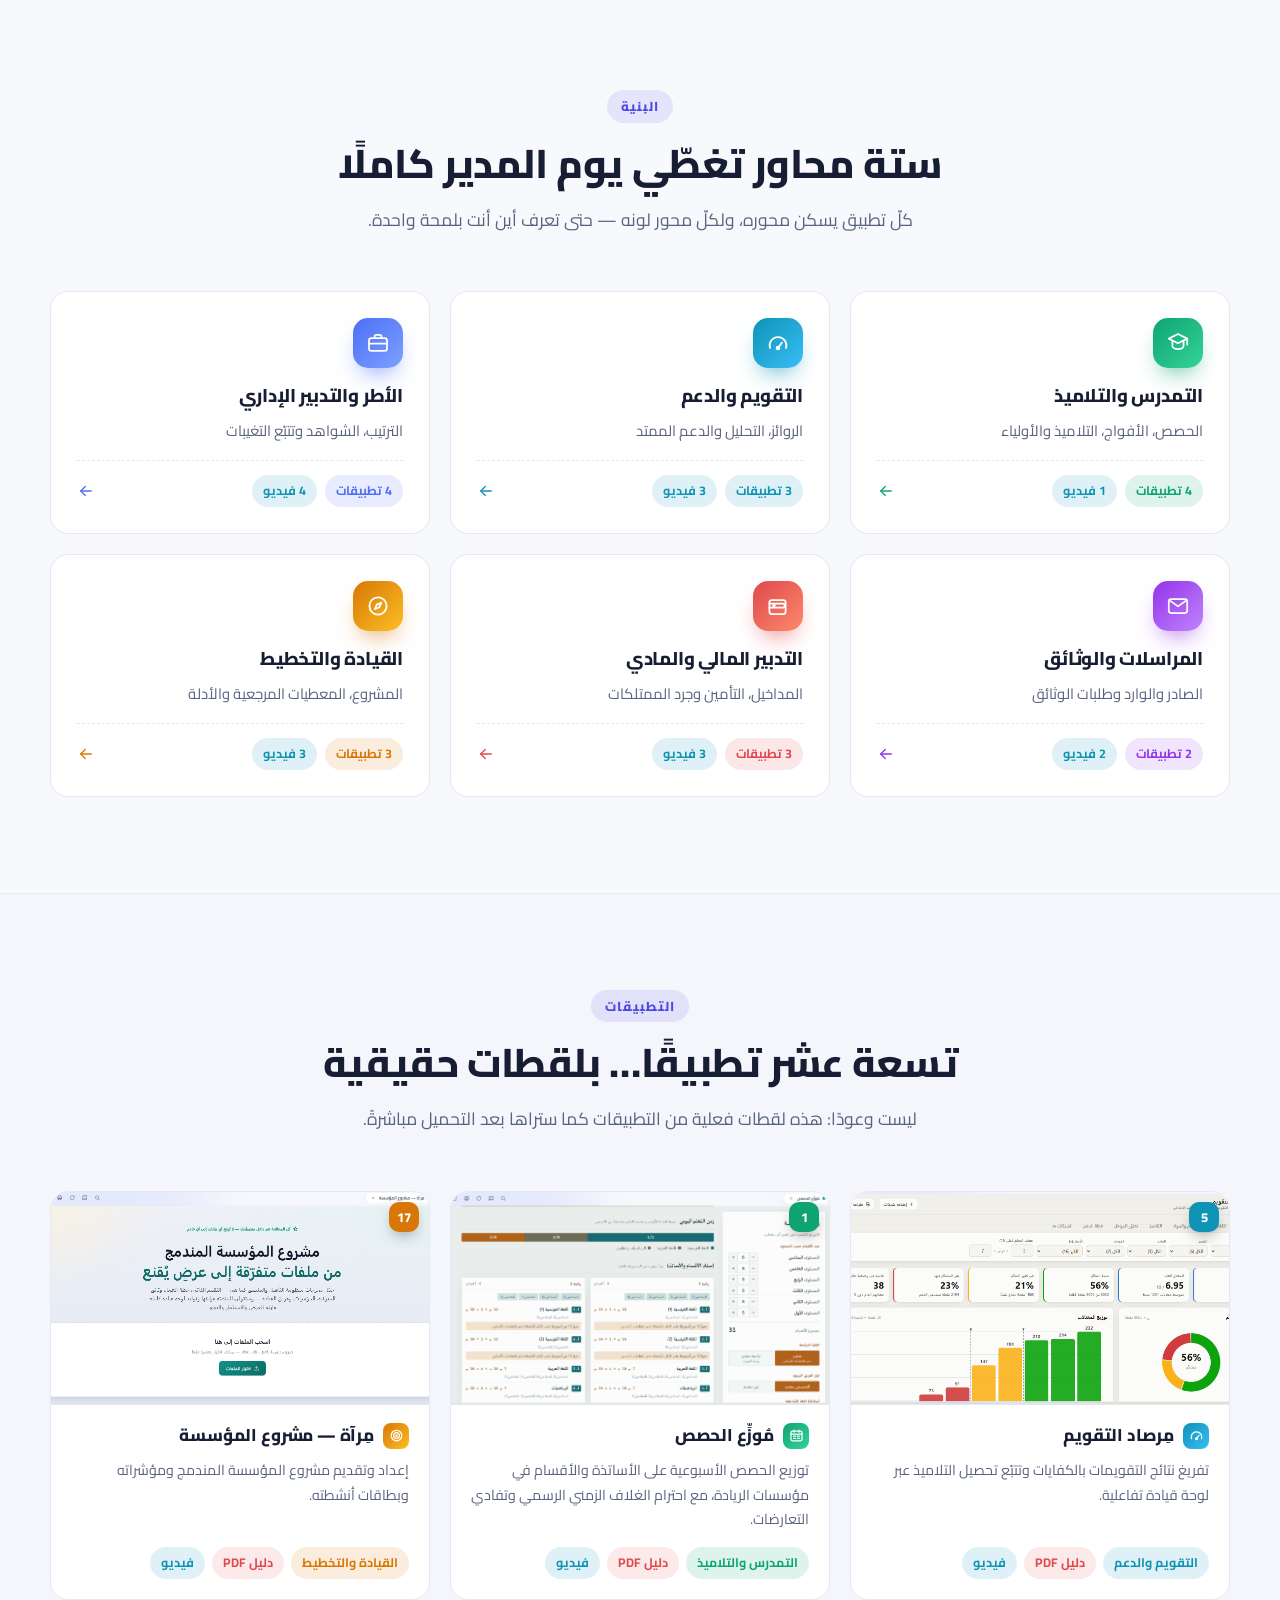
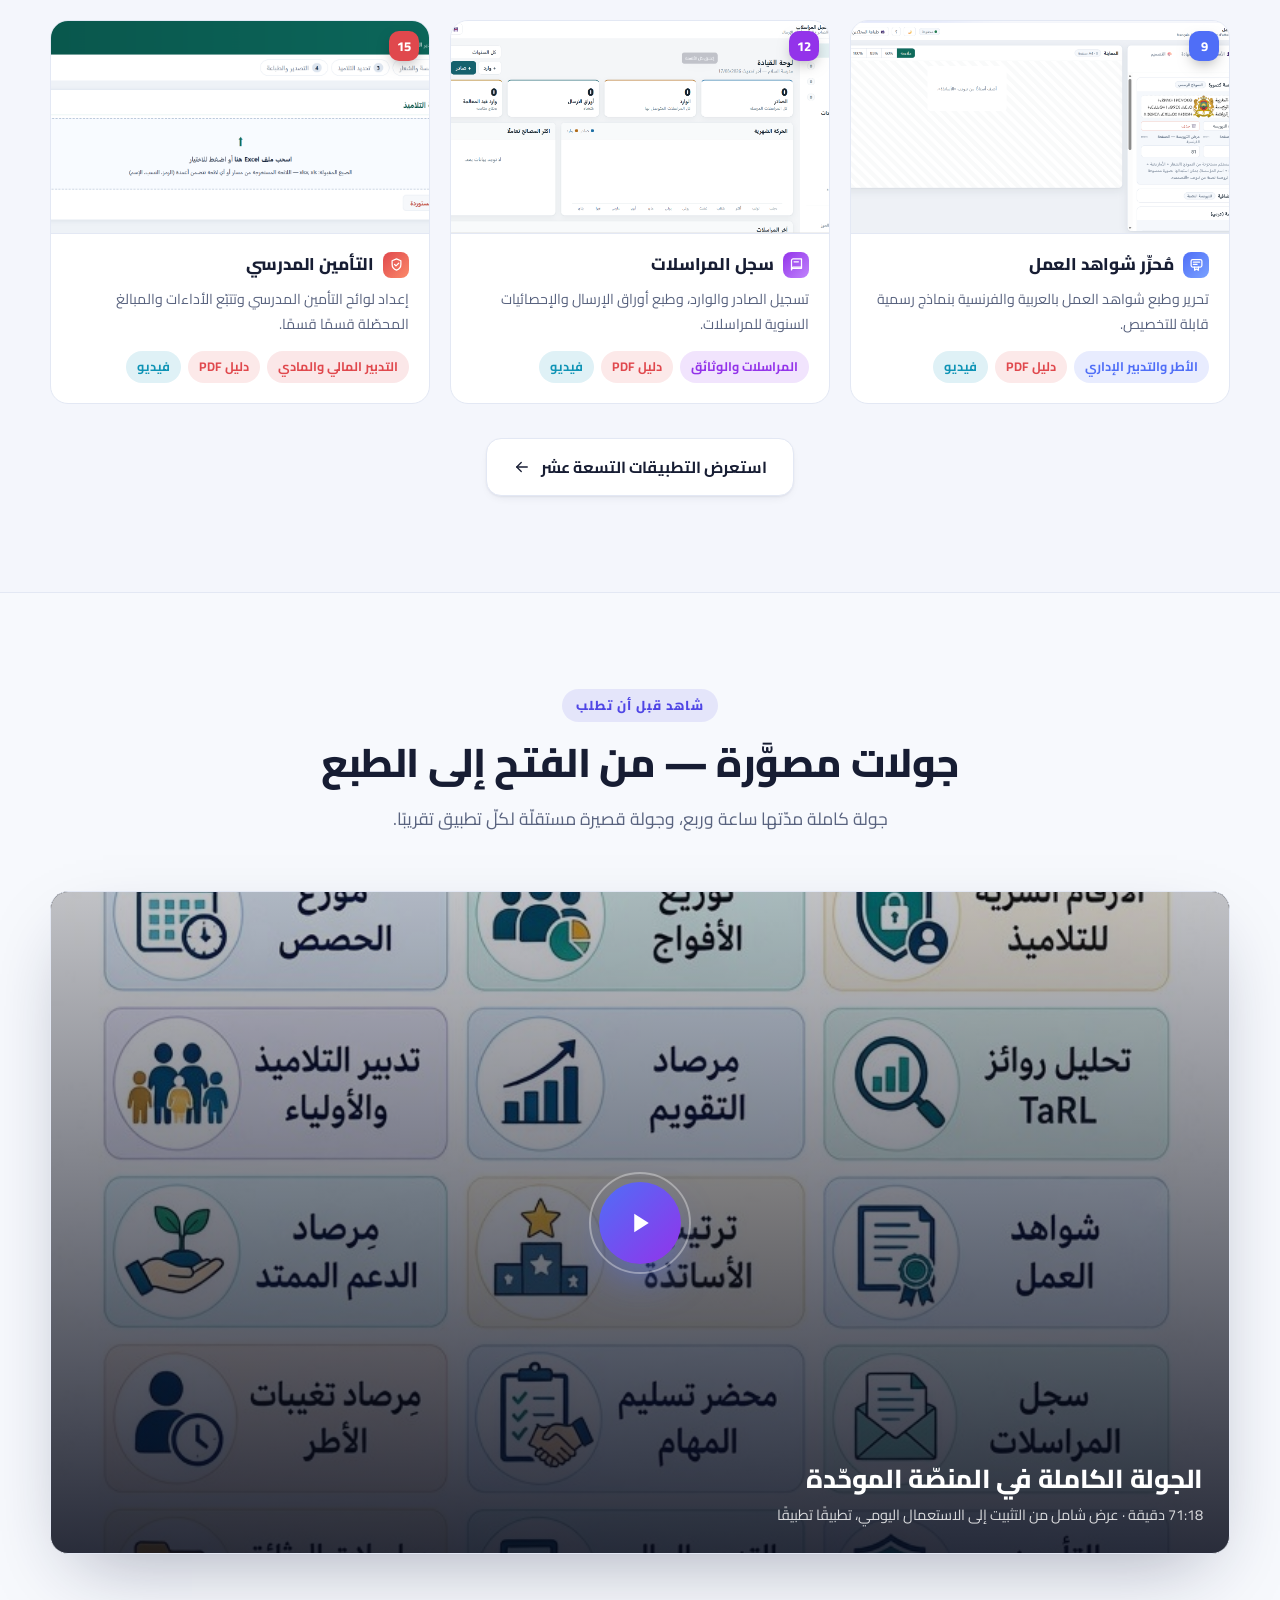
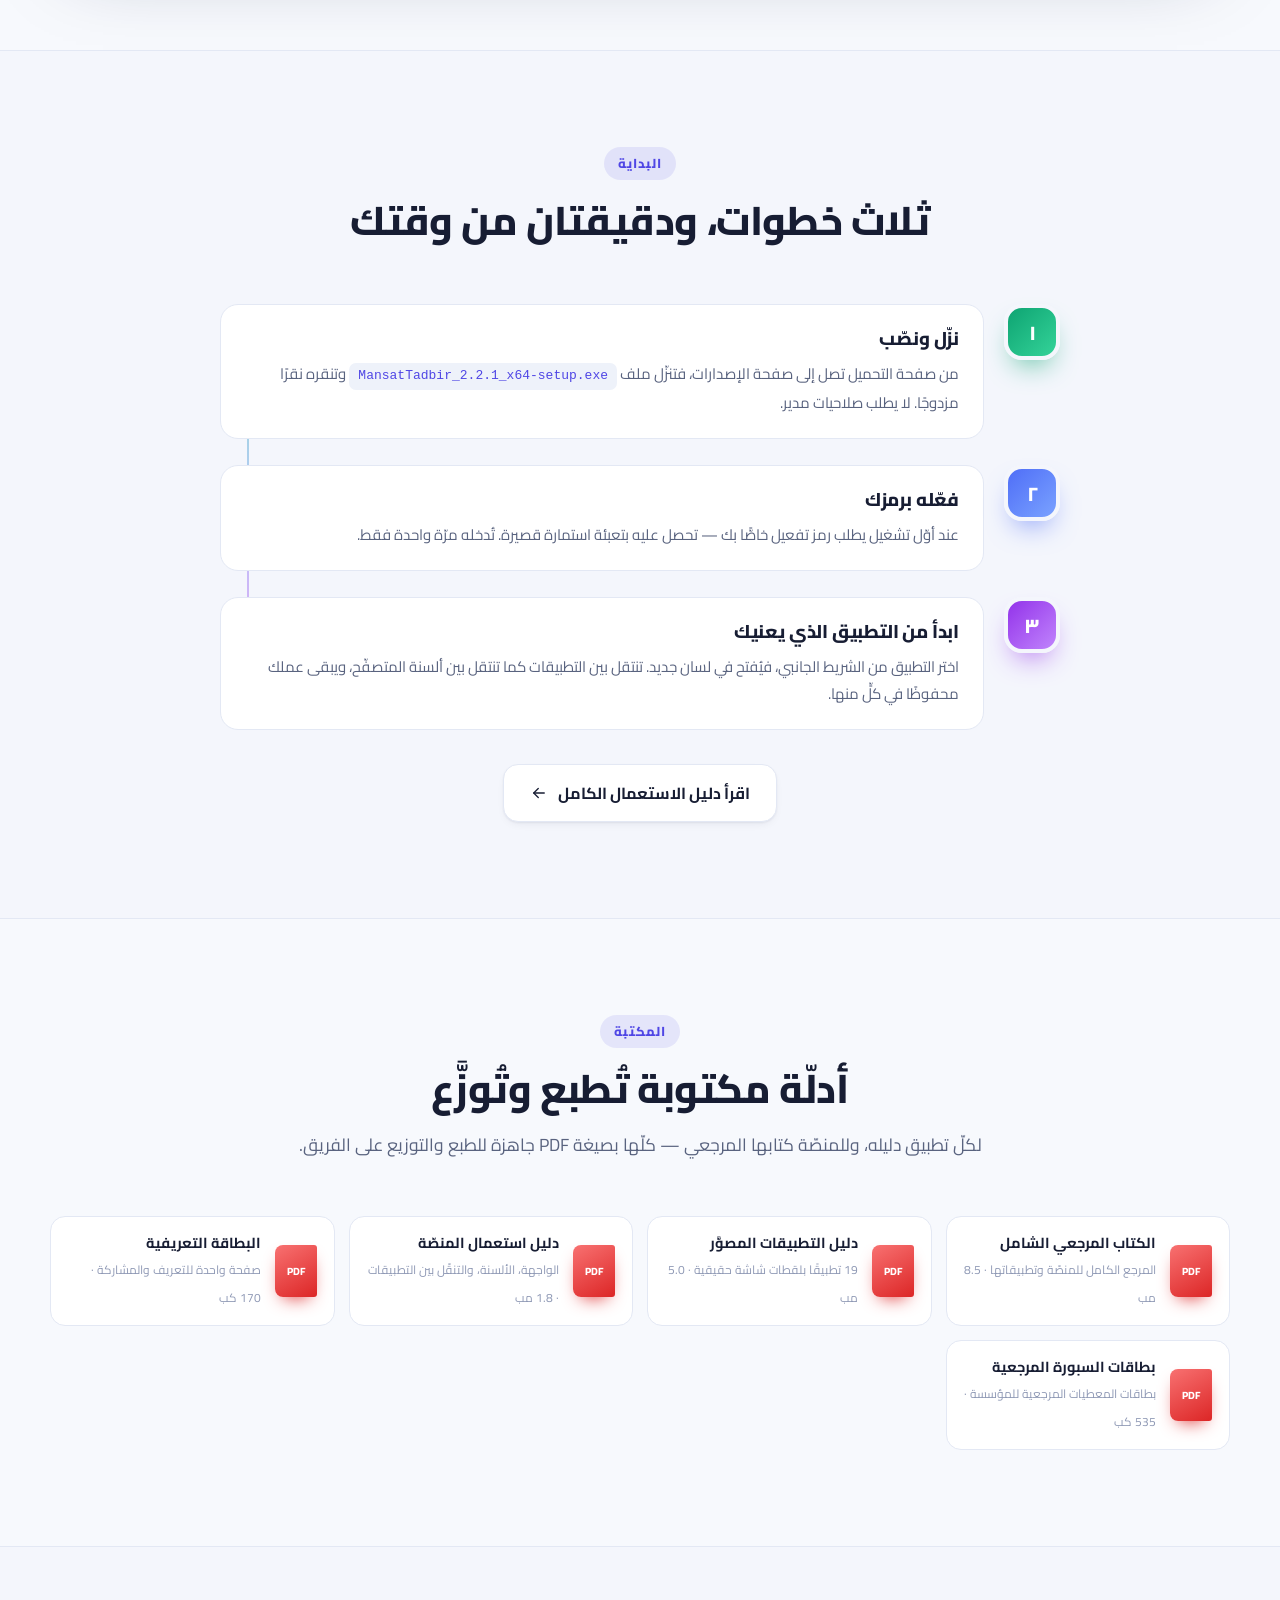
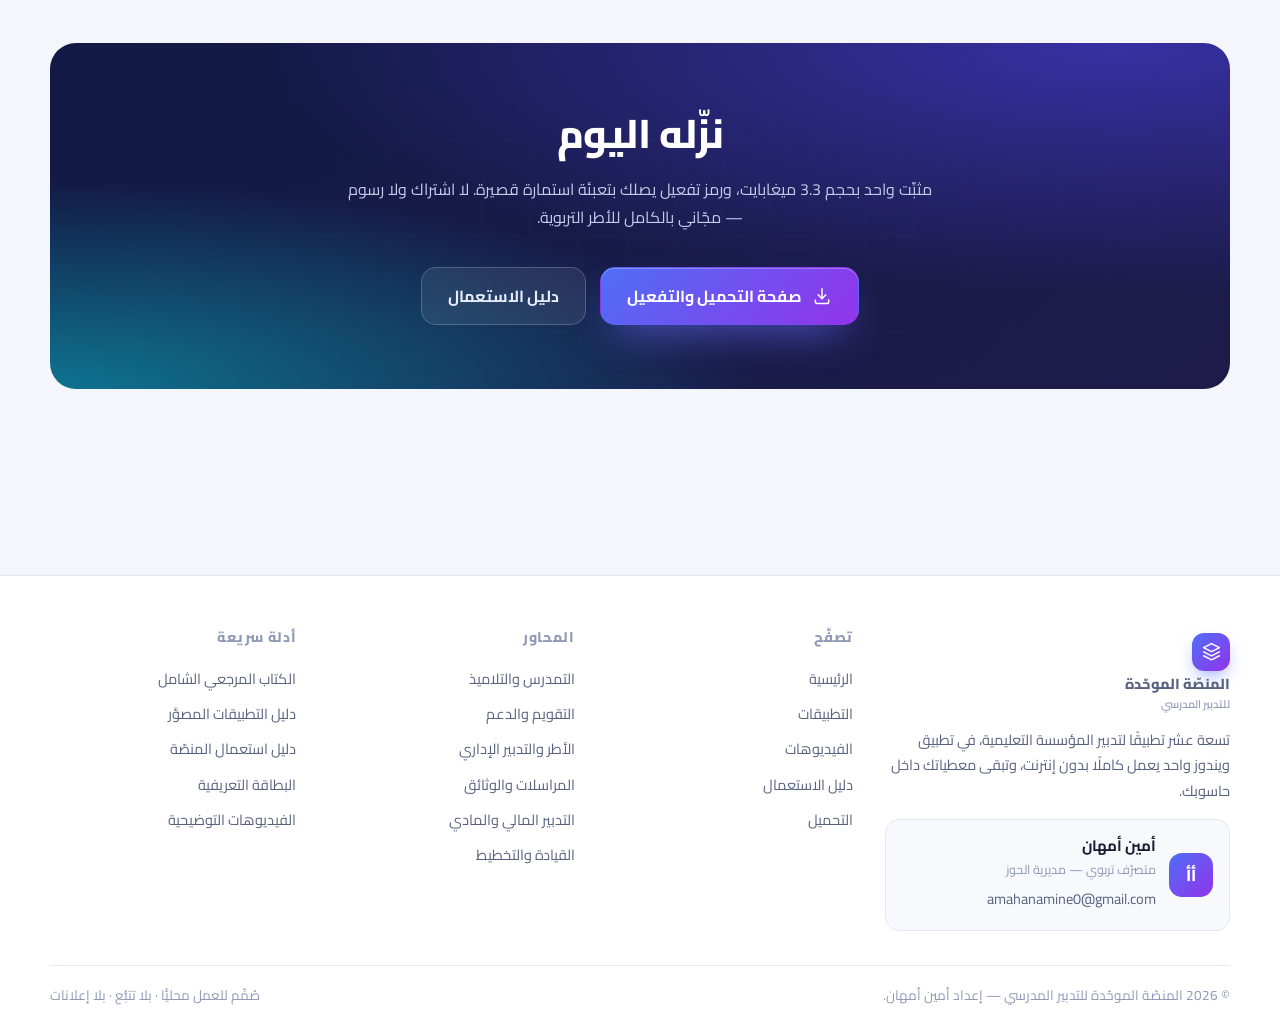
==== commit eff566a5: "تحديث الموقع: المنصّة صارت تطبيق ويندوز" ====
--- a/index.html
+++ b/index.html
@@ -3,11 +3,11 @@
 <head>
 <meta charset="utf-8">
 <meta name="viewport" content="width=device-width,initial-scale=1">
-<title>المنصّة الموحّدة للتدبير المدرسي — 19 تطبيقًا في ملفٍ واحد</title>
-<meta name="description" content="منصّة موحّدة تجمع 19 تطبيقًا لتدبير المؤسسة التعليمية المغربية: الحصص، الأفواج، التقويم، الأطر، المراسلات، المالية والقيادة. ملف واحد يعمل دون إنترنت ودون تثبيت.">
+<title>المنصّة الموحّدة للتدبير المدرسي — 19 تطبيقًا في تطبيق ويندوز واحد</title>
+<meta name="description" content="تطبيق ويندوز يجمع 19 تطبيقًا لتدبير المؤسسة التعليمية المغربية: الحصص، الأفواج، التقويم، الأطر، المراسلات، المالية والقيادة. يعمل كاملًا بدون إنترنت.">
 <meta name="author" content="أمين أمهان">
 <meta property="og:title" content="المنصّة الموحّدة للتدبير المدرسي">
-<meta property="og:description" content="19 تطبيقًا لتدبير المؤسسة التعليمية، في ملفٍ واحد يعمل دون إنترنت.">
+<meta property="og:description" content="19 تطبيقًا لتدبير المؤسسة التعليمية، في تطبيق ويندوز واحد يعمل بدون إنترنت.">
 <meta property="og:image" content="assets/img/cover.jpeg">
 <meta property="og:type" content="website">
 <meta name="theme-color" content="#4f46e5">
@@ -26,19 +26,19 @@
     <canvas id="constellation" aria-hidden="true"></canvas>
     <div class="hero-grid" aria-hidden="true"></div>
     <div class="wrap hero-in">
-      <span class="eyebrow"><b>جديد</b> النسخة الثانية — 19 تطبيقًا في واجهة واحدة</span>
-      <h1 class="hero-title">كلّ أدوات تدبير المؤسسة<br><span class="grad">في ملفٍ واحد. بلا تثبيت.</span></h1>
+      <span class="eyebrow"><b>جديد</b> الإصدار <span class="js-version">…</span> — تطبيق ويندوز بتحديث تلقائي</span>
+      <h1 class="hero-title">كلّ أدوات تدبير المؤسسة<br><span class="grad">في تطبيق واحد. بلا إنترنت.</span></h1>
       <p class="hero-sub">الحصص والأفواج، التقويم والدعم، الأطر والمراسلات، المالية والقيادة —
-        تسعة عشر تطبيقًا كانت متفرّقة، اجتمعت اليوم في منصّة واحدة تفتحها بنقرة واحدة على أي حاسوب.</p>
+        تسعة عشر تطبيقًا كانت متفرّقة، اجتمعت اليوم في تطبيق ويندوز واحد تفتحه من قائمة ابدأ كل صباح.</p>
       <div class="hero-cta">
-        <a class="btn btn-main" data-request href="mailto:amahanamine0@gmail.com">
-          <span data-icon="mailat" data-size="20"></span> اطلب نسخة من المنصّة</a>
+        <a class="btn btn-main" href="download.html">
+          <span data-icon="dl" data-size="20"></span> نزّل التطبيق — <span class="js-size">…</span></a>
         <a class="btn btn-ghost" href="videos.html"><span data-icon="play" data-size="17"></span> شاهد الجولة الكاملة</a>
       </div>
       <p class="hero-note">
         <span><span data-icon="wifi" data-size="15"></span> تعمل دون إنترنت</span><i class="dot-sep"></i>
         <span><span data-icon="lock" data-size="15"></span> معطياتك لا تغادر حاسوبك</span><i class="dot-sep"></i>
-        <span><span data-icon="bolt" data-size="15"></span> بلا تنصيب ولا تسجيل</span>
+        <span><span data-icon="win" data-size="15"></span> ويندوز 10/11 · بلا صلاحيات مدير</span>
       </p>
     </div>
   </div>
@@ -49,7 +49,7 @@
       <div class="stat"><b data-count="19">0</b><span>تطبيقًا مندمجًا</span></div>
       <div class="stat"><b data-count="6">0</b><span>محاور للتدبير</span></div>
       <div class="stat"><b data-count="17" id="statVideos">0</b><span>فيديو توضيحيًّا</span></div>
-      <div class="stat"><b data-count="0" data-suffix="">0</b><span>خطوة تنصيب</span></div>
+      <div class="stat"><b data-count="0" data-suffix="">0</b><span>درهم — مجّاني بالكامل</span></div>
     </div>
   </div>
 
@@ -72,14 +72,14 @@
         <article class="card rv" style="--c:var(--a2);--c2:var(--a2b)" data-delay="80">
           <div class="ic" data-icon="lock" data-size="24"></div>
           <h3>معطياتك ملكك وحدك</h3>
-          <p>كلّ ما تُدخله يُحفظ داخل حاسوبك فقط. لا رفع لملفات التلاميذ ولا تتبُّع ولا حساب —
+          <p>كلّ ما تُدخله يُحفظ في ملفات داخل حاسوبك. لا رفع لملفات التلاميذ ولا تتبُّع —
             وهذا شرطٌ لا تنازل عنه في معطيات المتعلّمين.</p>
         </article>
         <article class="card rv" style="--c:var(--a3);--c2:var(--a3b)" data-delay="160">
           <div class="ic" data-icon="bolt" data-size="24"></div>
-          <h3>بلا تنصيب ولا صلاحيات</h3>
-          <p>ملف <code class="path">.html</code> واحد. انقر عليه نقرًا مزدوجًا فيفتح.
-            لا حاجة إلى صلاحيات المدير ولا إلى برامج إضافية.</p>
+          <h3>تنصيب خفيف بلا صلاحيات</h3>
+          <p>مثبِّت حجمه <span class="js-size">…</span> فقط، لا يطلب صلاحيات مدير ولا برامج إضافية.
+            وبعده يحدّث نفسه تلقائيًّا عند كل إقلاع.</p>
         </article>
         <article class="card rv" style="--c:var(--a4);--c2:var(--a4b)" data-delay="240">
           <div class="ic" data-icon="print" data-size="24"></div>
@@ -150,15 +150,15 @@
       <div class="steps">
         <div class="step rv" style="--c:var(--a1);--c2:var(--a1b)">
           <div class="n">١</div>
-          <div class="step-body"><h3>اطلب نسختك</h3>
-            <p>راسلني من زرّ الطلب ذاكرًا اسمك ومؤسستك، فيصلك ملف <code class="path">.html</code> واحد.
-              ضعه في مجلّد ثابت — مثلًا <code class="path">المستندات\المنصة</code> — حتى لا يضيع.</p></div>
+          <div class="step-body"><h3>نزّل ونصّب</h3>
+            <p>من صفحة التحميل تصل إلى صفحة الإصدارات، فتنزّل ملف
+              <code class="path js-setup">…</code> وتنقره نقرًا مزدوجًا. لا يطلب صلاحيات مدير.</p></div>
         </div>
         <div class="step rv" style="--c:var(--a3);--c2:var(--a3b)" data-delay="90">
           <div class="n">٢</div>
-          <div class="step-body"><h3>افتحه بنقرة مزدوجة</h3>
-            <p>سيفتح في متصفّحك المعتاد (كروم أو إيدج). ثبّته في شريط المهام أو أنشئ له اختصارًا على المكتب،
-              فتصبح المنصّة على بُعد نقرة واحدة كلّ صباح.</p></div>
+          <div class="step-body"><h3>فعّله برمزك</h3>
+            <p>عند أوّل تشغيل يطلب رمز تفعيل خاصًّا بك — تحصل عليه بتعبئة استمارة قصيرة.
+              تُدخله مرّة واحدة فقط.</p></div>
         </div>
         <div class="step rv" style="--c:var(--a4);--c2:var(--a4b)" data-delay="180">
           <div class="n">٣</div>
@@ -190,12 +190,12 @@
   <section>
     <div class="wrap">
       <div class="cta-band rv">
-        <h2>اطلب نسختك اليوم</h2>
-        <p>سطران فيهما اسمك ومؤسستك، فيصلك الملف. لا حساب ولا اشتراك ولا رسوم —
-          مجّانية بالكامل للأطر التربوية.</p>
+        <h2>نزّله اليوم</h2>
+        <p>مثبِّت واحد بحجم <span class="js-size">…</span>، ورمز تفعيل يصلك بتعبئة استمارة قصيرة.
+          لا اشتراك ولا رسوم — مجّاني بالكامل للأطر التربوية.</p>
         <div class="hero-cta">
-                    <a class="btn btn-main" data-request href="mailto:amahanamine0@gmail.com">
-            <span data-icon="mailat" data-size="20"></span> اطلب نسخة من المنصّة</a>
+                    <a class="btn btn-main" href="download.html">
+            <span data-icon="dl" data-size="20"></span> صفحة التحميل والتفعيل</a>
           <a class="btn btn-ghost" href="guide.html">دليل الاستعمال</a>
         </div>
       </div>
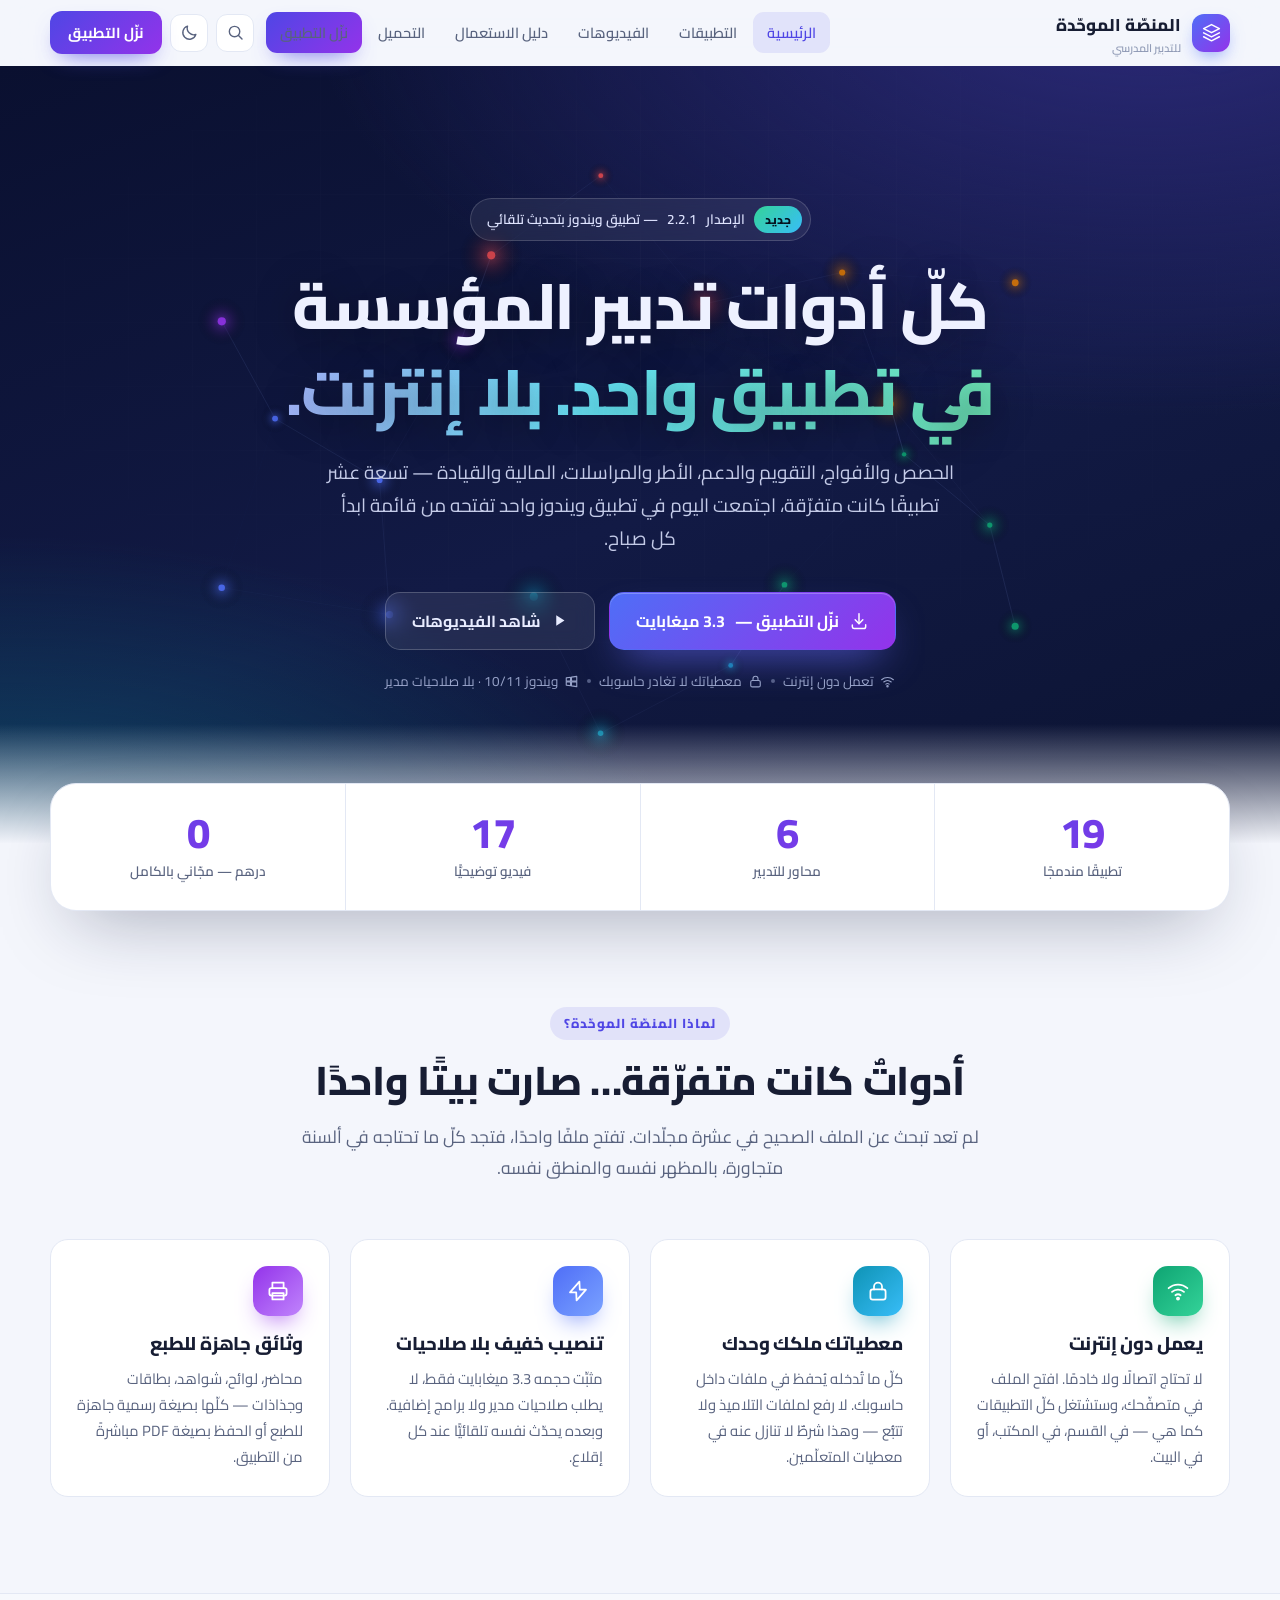
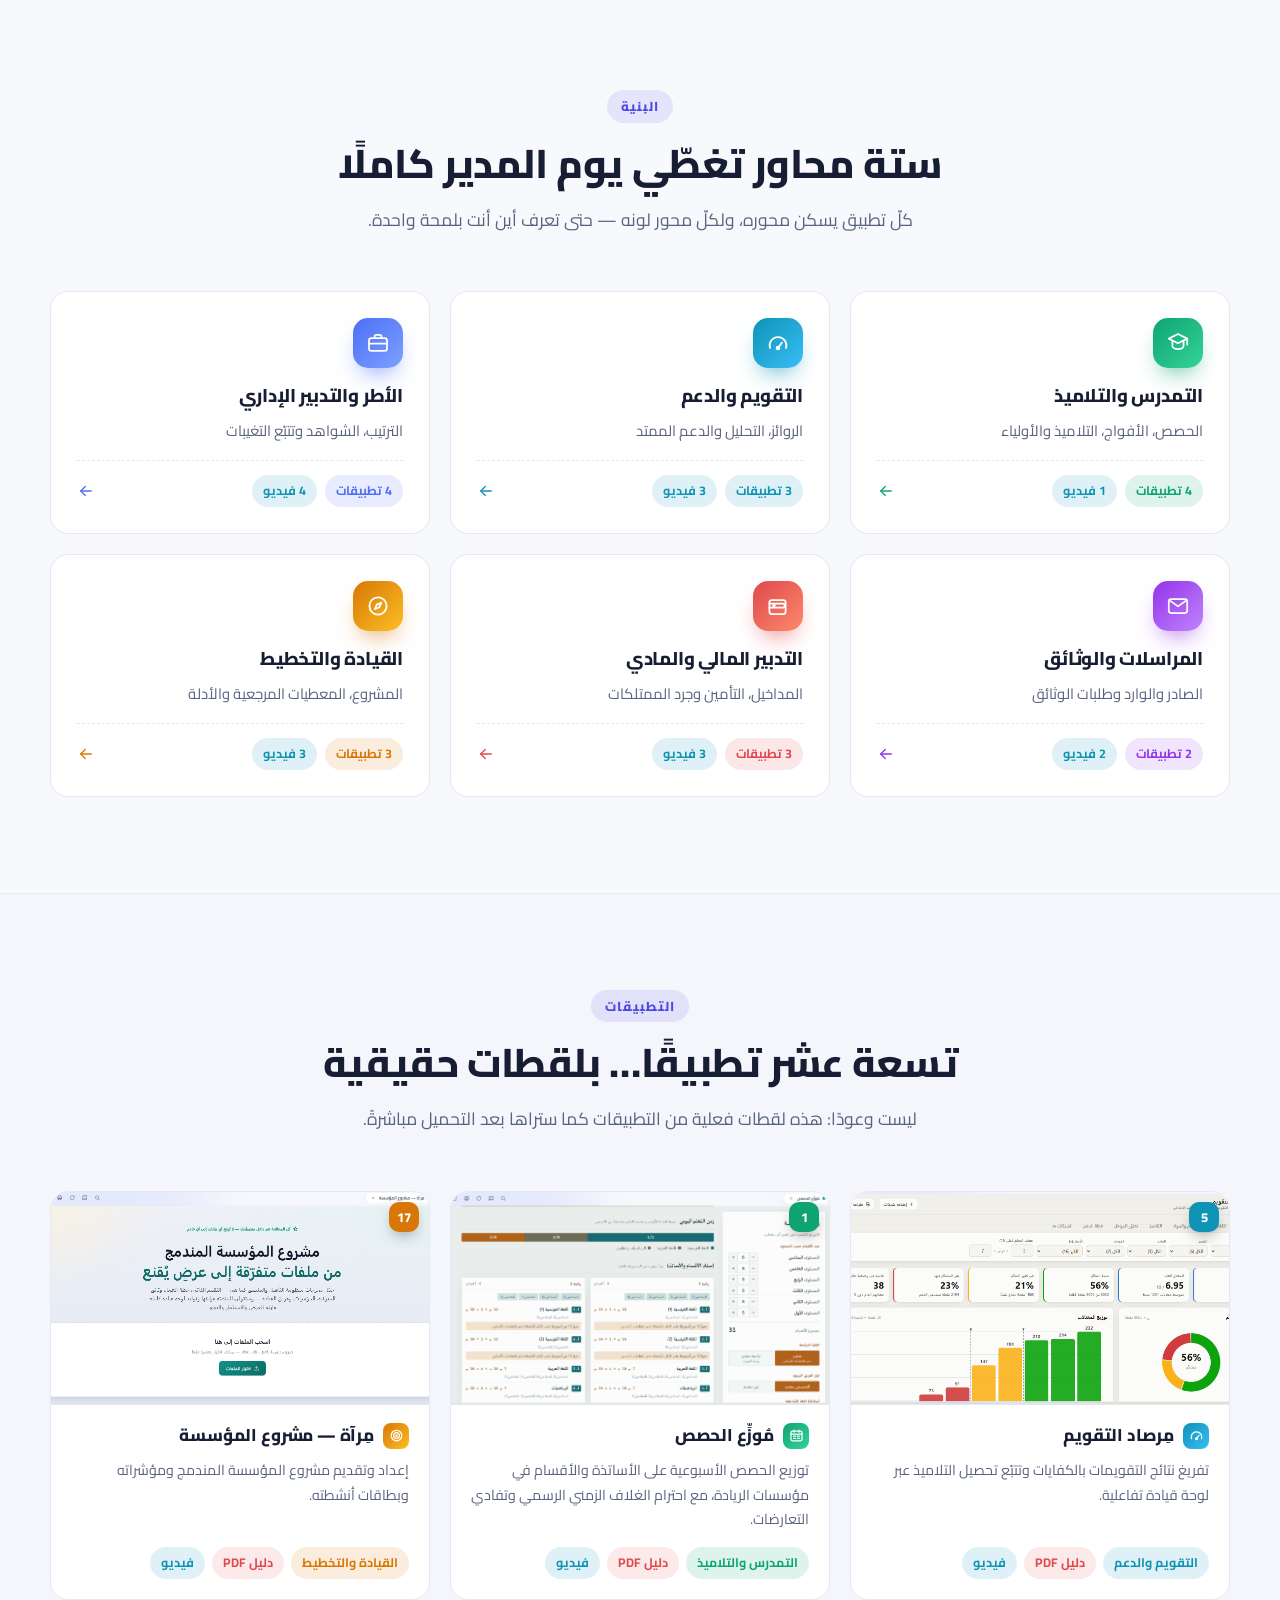
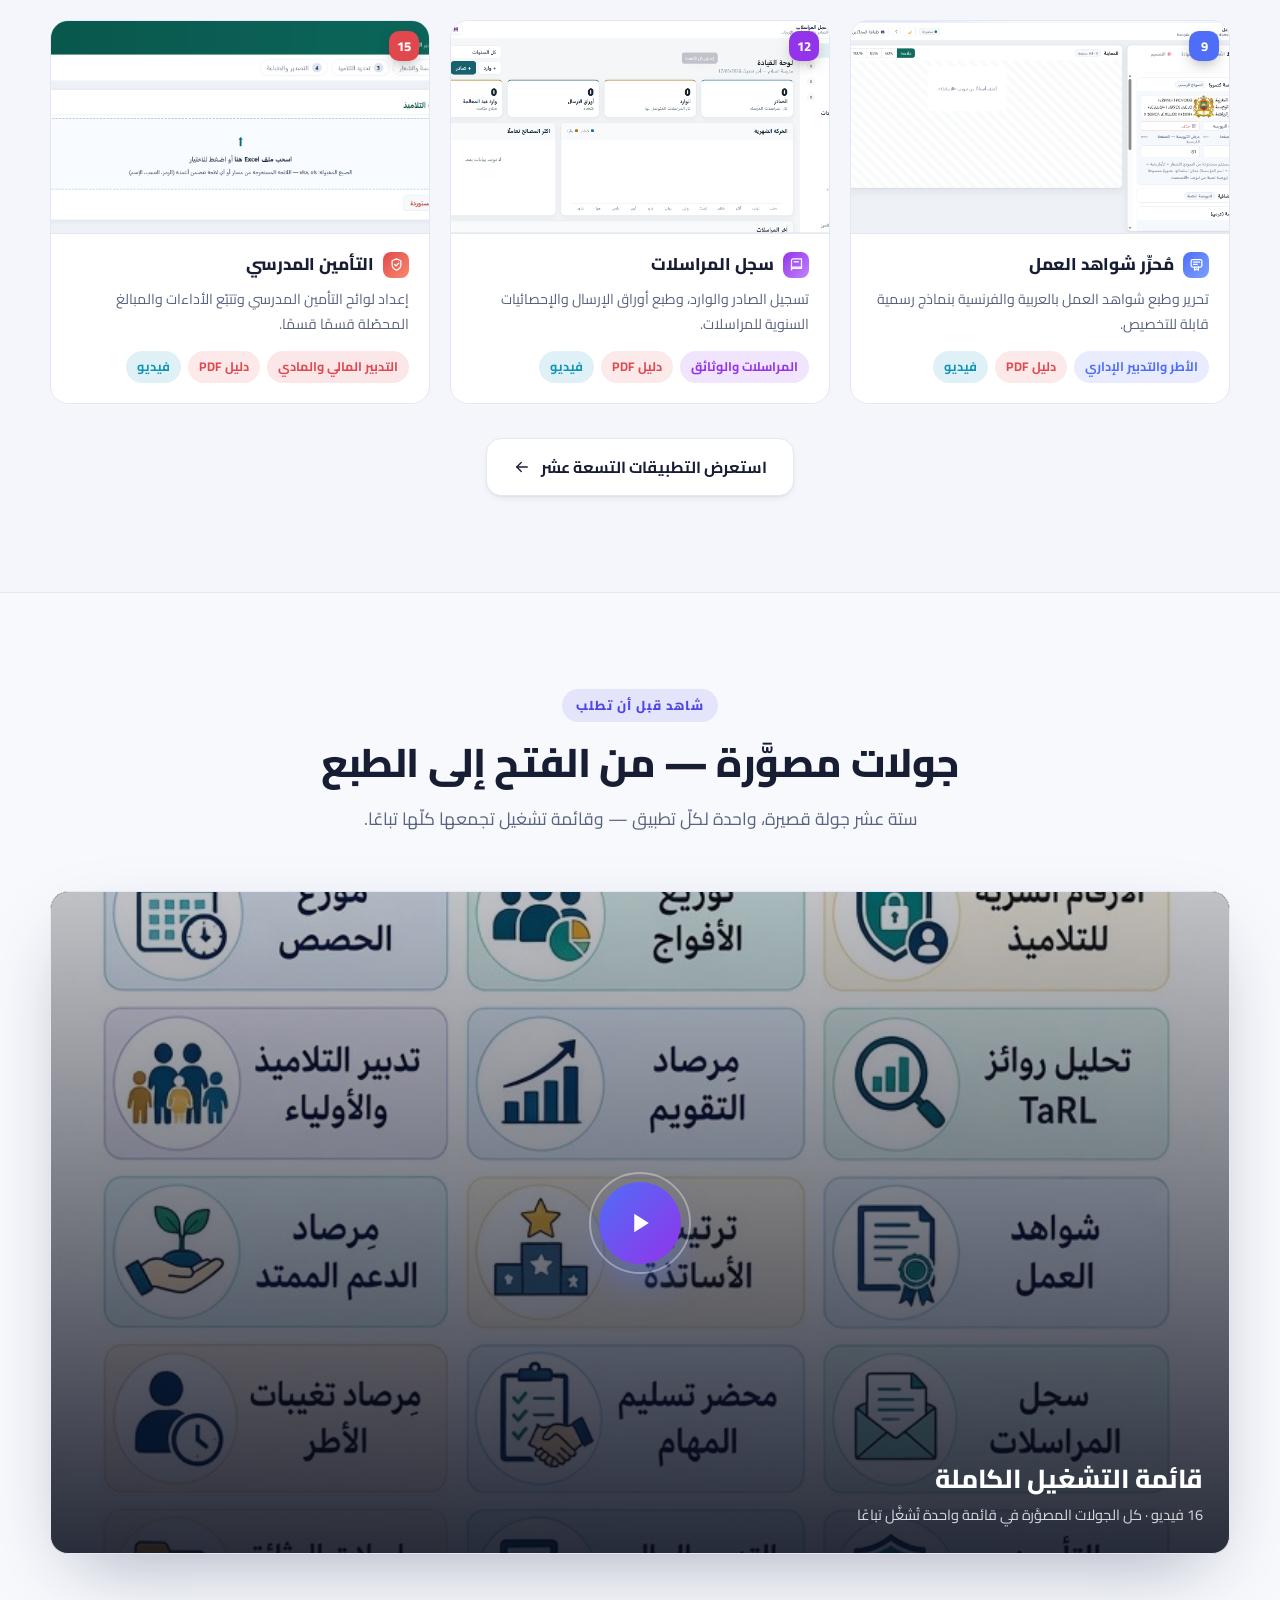
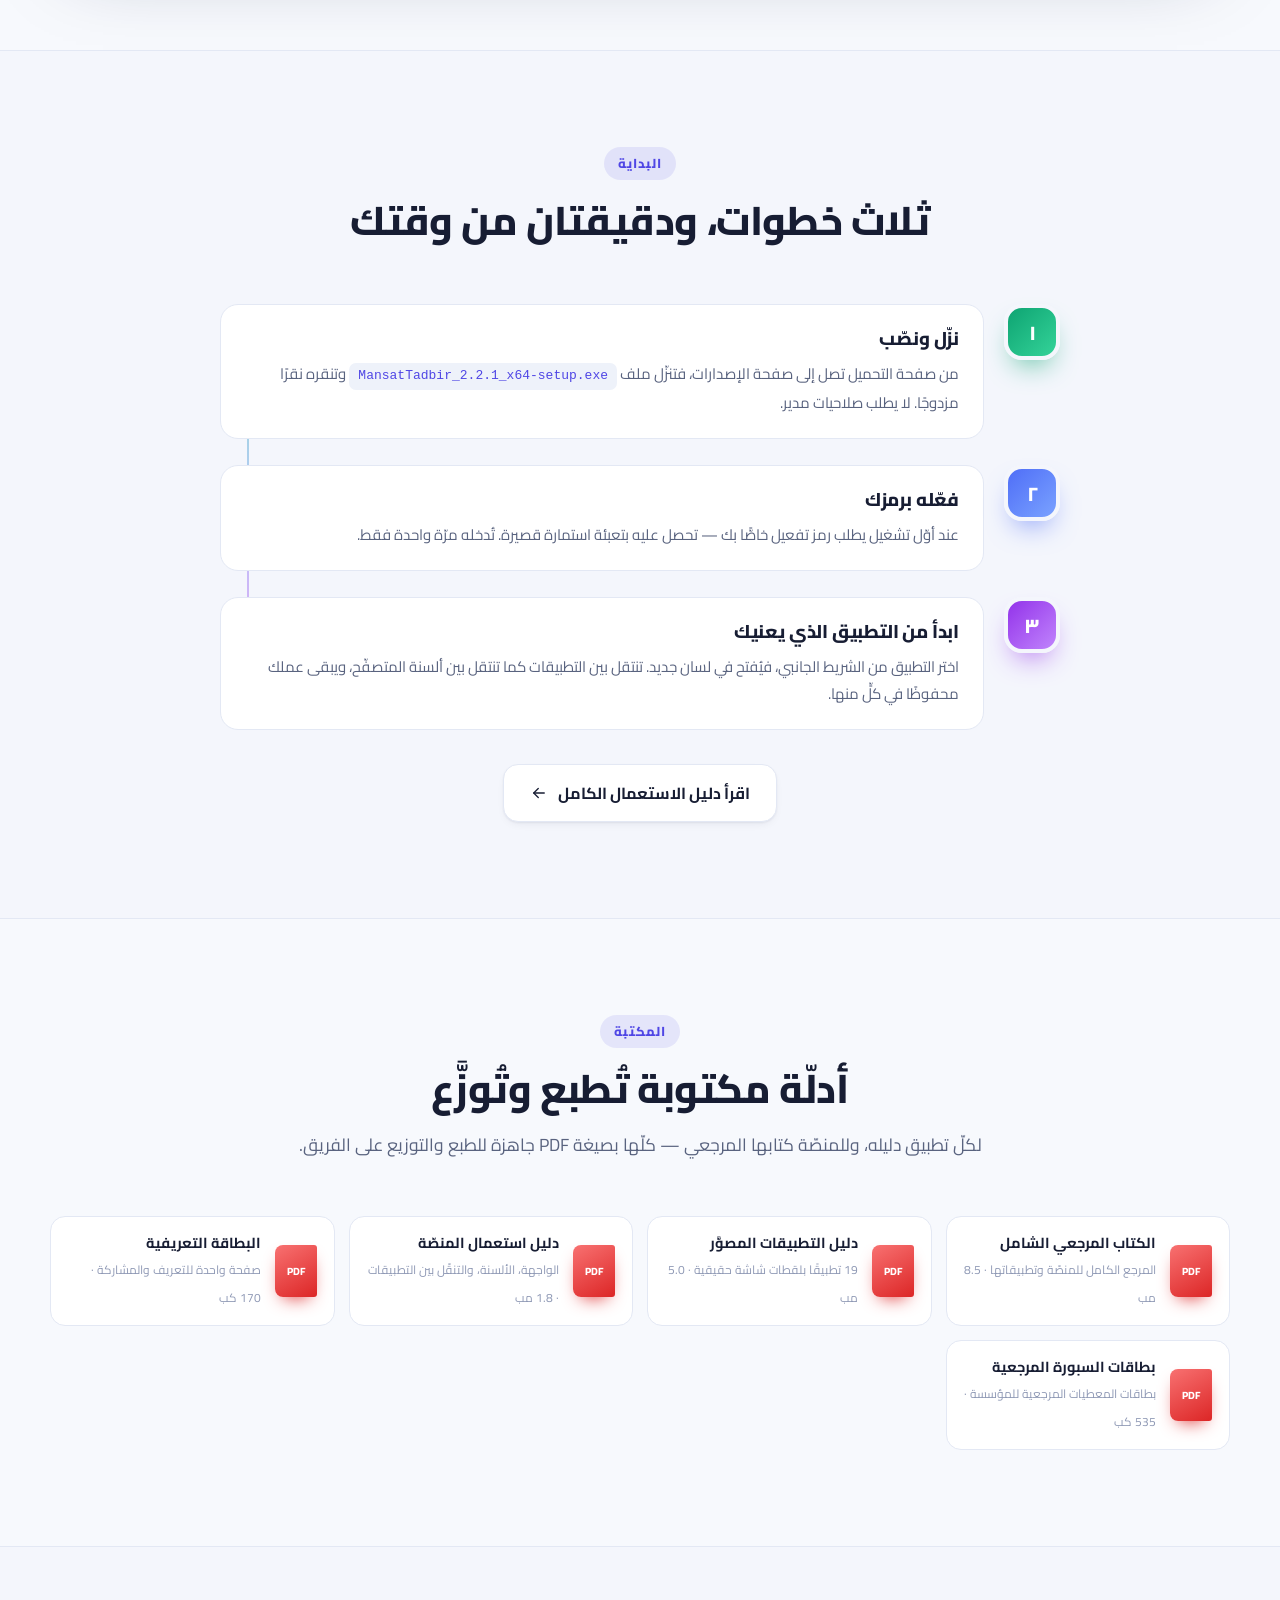
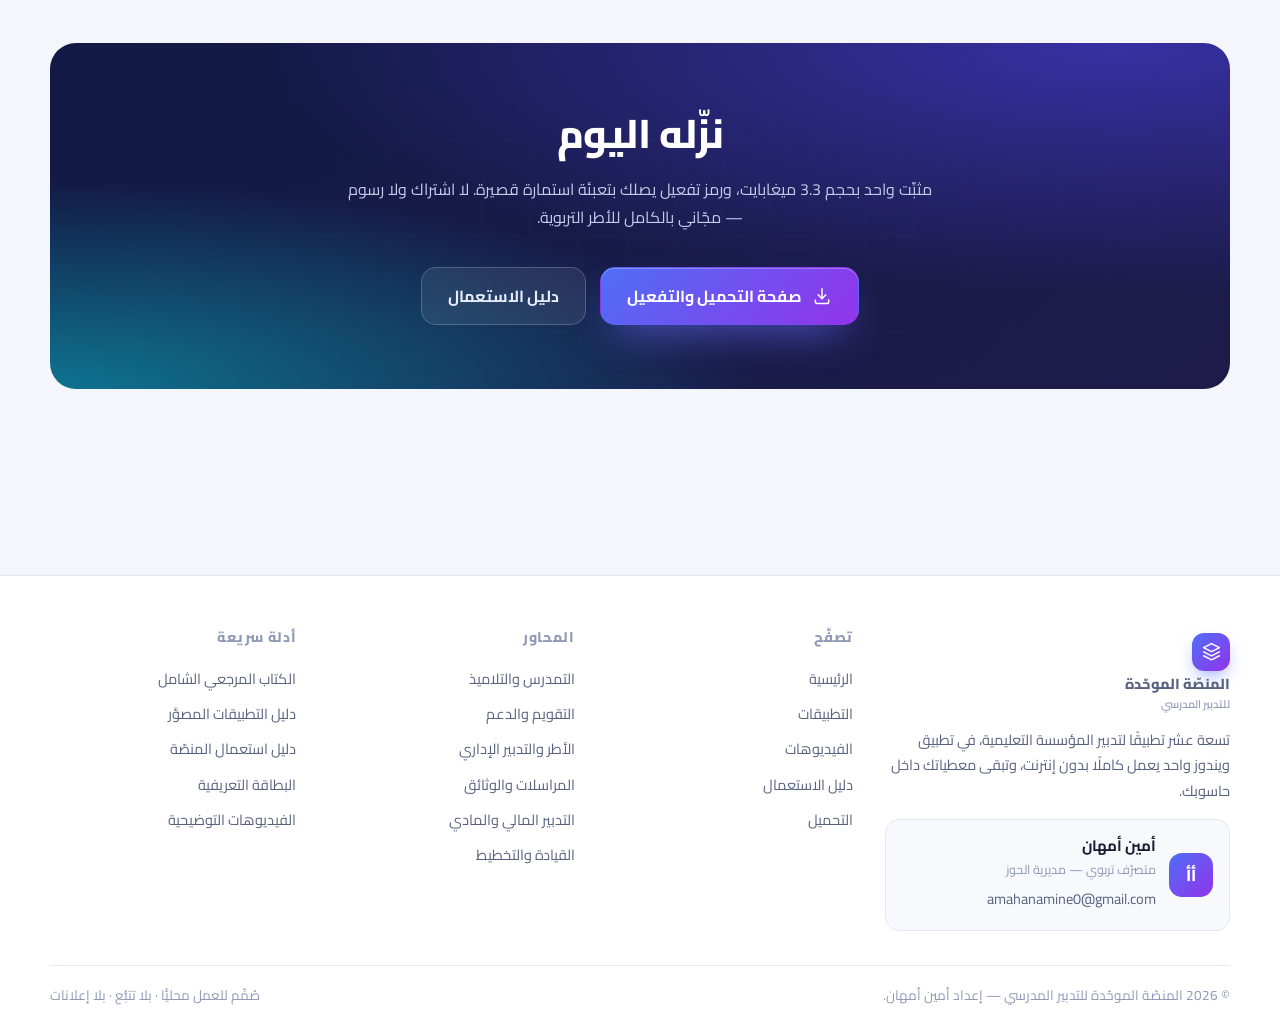
==== commit 31f54ac1: "قائمة تشغيل يوتيوب للجولة الكاملة، وتنزيل مباشر للمثبِّت - المشغّل يدعم قوائم التشغيل: ytList/ytSrc " ====
--- a/index.html
+++ b/index.html
@@ -31,9 +31,9 @@
       <p class="hero-sub">الحصص والأفواج، التقويم والدعم، الأطر والمراسلات، المالية والقيادة —
         تسعة عشر تطبيقًا كانت متفرّقة، اجتمعت اليوم في تطبيق ويندوز واحد تفتحه من قائمة ابدأ كل صباح.</p>
       <div class="hero-cta">
-        <a class="btn btn-main" href="download.html">
+        <a class="btn btn-main js-dl" href="download.html" rel="noopener">
           <span data-icon="dl" data-size="20"></span> نزّل التطبيق — <span class="js-size">…</span></a>
-        <a class="btn btn-ghost" href="videos.html"><span data-icon="play" data-size="17"></span> شاهد الجولة الكاملة</a>
+        <a class="btn btn-ghost" href="videos.html"><span data-icon="play" data-size="17"></span> شاهد الفيديوهات</a>
       </div>
       <p class="hero-note">
         <span><span data-icon="wifi" data-size="15"></span> تعمل دون إنترنت</span><i class="dot-sep"></i>
@@ -125,15 +125,15 @@
       <div class="sec-head rv">
         <span class="sec-tag">شاهد قبل أن تطلب</span>
         <h2>جولات مصوَّرة — من الفتح إلى الطبع</h2>
-        <p>جولة كاملة مدّتها ساعة وربع، وجولة قصيرة مستقلّة لكلّ تطبيق تقريبًا.</p>
+        <p>ستة عشر جولة قصيرة، واحدة لكلّ تطبيق — وقائمة تشغيل تجمعها كلّها تباعًا.</p>
       </div>
       <a class="rv" href="videos.html" style="display:block">
         <div class="player" style="--c:var(--a3);--c2:var(--a4)">
           <div class="player-poster" style="background-image:url('assets/img/cover.jpeg')" aria-hidden="true"></div>
           <span class="play-btn" data-icon="play" data-size="30"></span>
           <div class="player-cap">
-            <h3>الجولة الكاملة في المنصّة الموحّدة</h3>
-            <p>71:18 دقيقة · عرض شامل من التثبيت إلى الاستعمال اليومي، تطبيقًا تطبيقًا</p>
+            <h3>قائمة التشغيل الكاملة</h3>
+            <p>16 فيديو · كل الجولات المصوَّرة في قائمة واحدة تُشغَّل تباعًا</p>
           </div>
         </div>
       </a>
